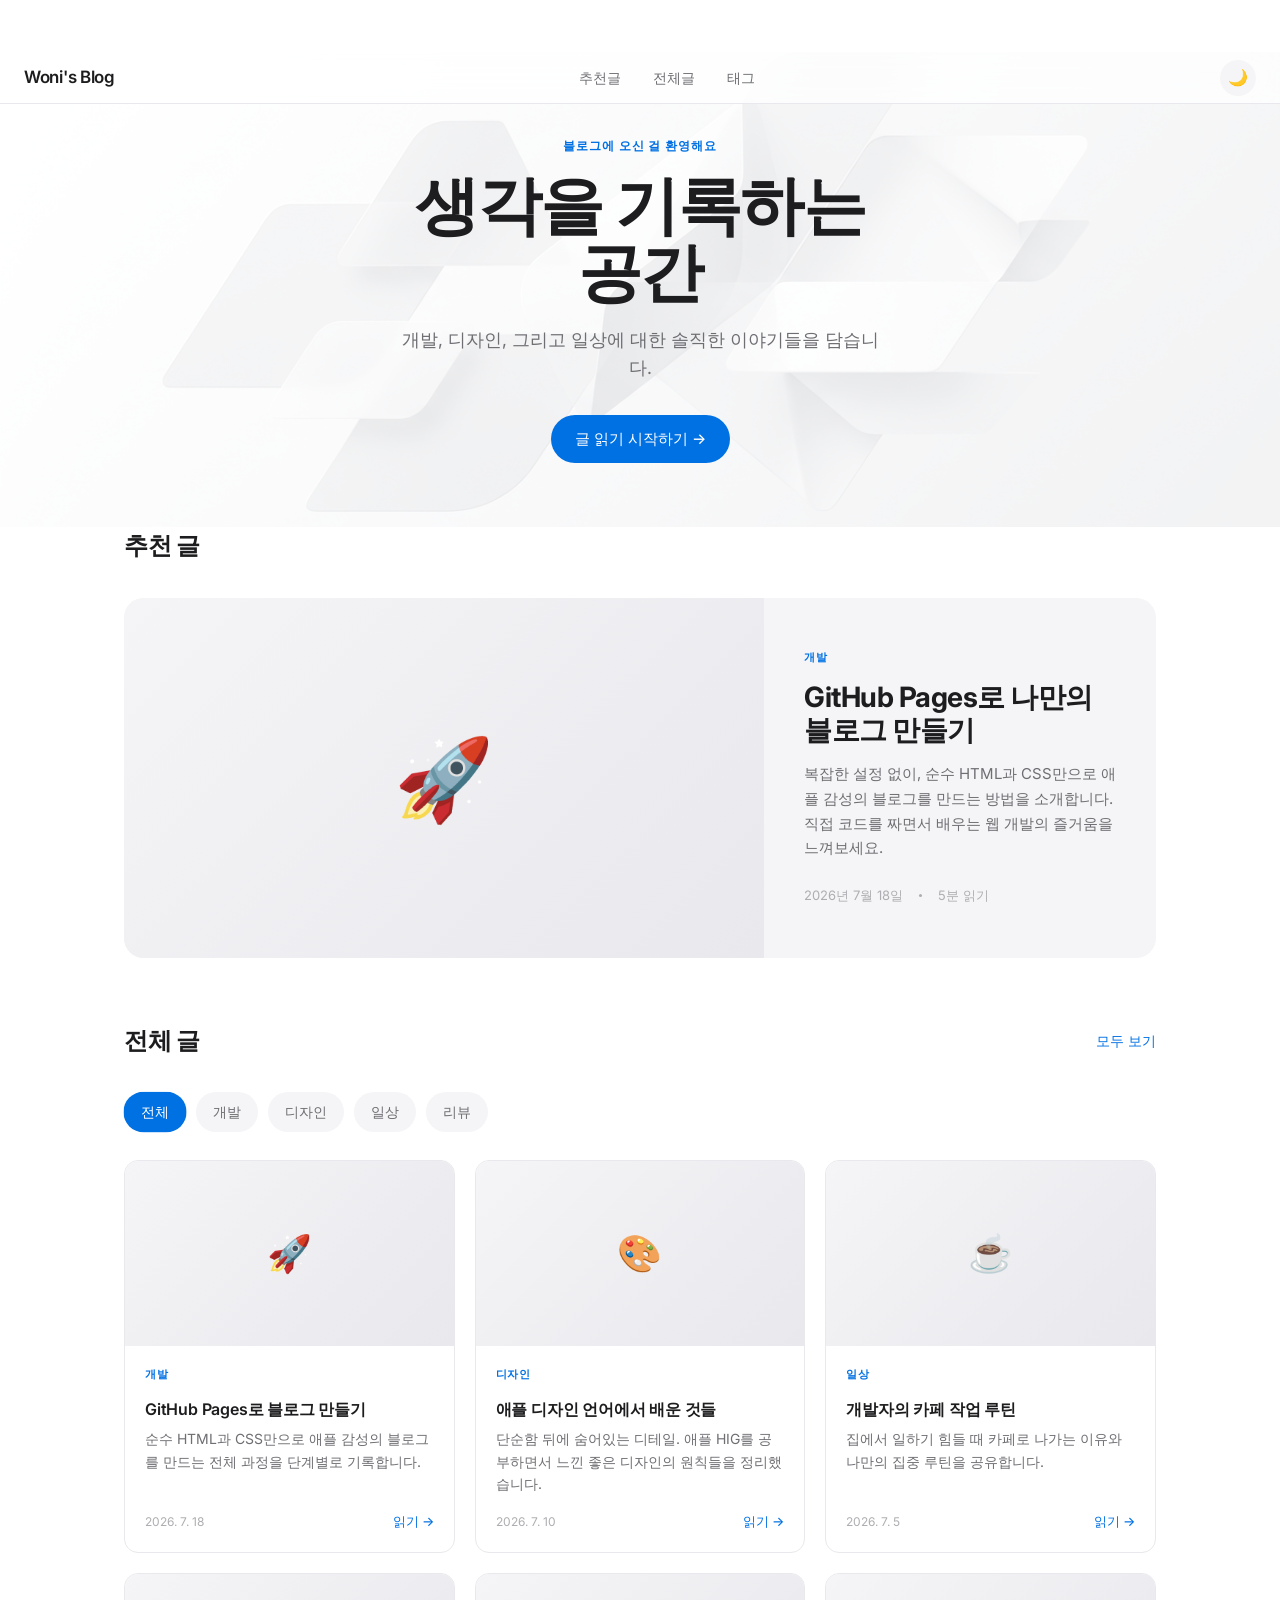
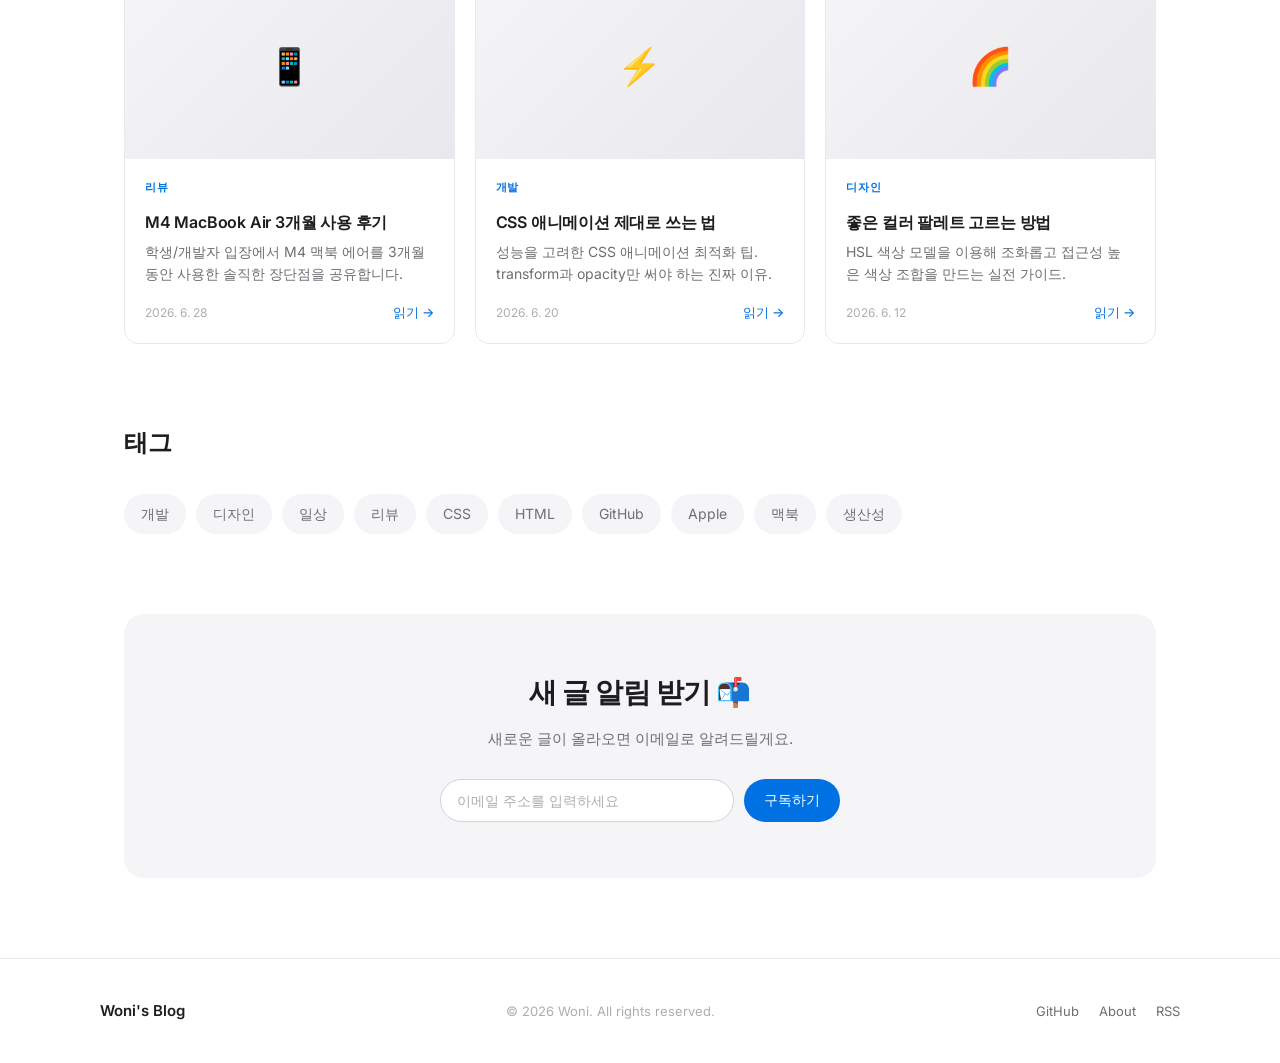
==== index.html @ 7bb36e8b "첫 블로그 배포" ====
<!DOCTYPE html>
<html lang="ko" data-theme="light">
<head>
  <meta charset="UTF-8" />
  <meta name="viewport" content="width=device-width, initial-scale=1.0" />
  <title>Woni's Blog — 생각과 기록</title>
  <meta name="description" content="개발, 디자인, 그리고 일상에 대한 생각을 기록하는 블로그입니다." />
  <meta property="og:title" content="Woni's Blog" />
  <meta property="og:description" content="개발, 디자인, 그리고 일상에 대한 생각을 기록합니다." />
  <meta property="og:type" content="website" />
  <link rel="stylesheet" href="style.css" />
  <link rel="icon" href="data:image/svg+xml,<svg xmlns='http://www.w3.org/2000/svg' viewBox='0 0 100 100'><text y='.9em' font-size='90'>✦</text></svg>" />
</head>
<body>

  <!-- Navigation -->
  <nav class="nav" id="main-nav">
    <a href="index.html" class="nav-brand">Woni's Blog</a>
    <ul class="nav-links">
      <li><a href="#featured">추천글</a></li>
      <li><a href="#posts">전체글</a></li>
      <li><a href="#tags">태그</a></li>
    </ul>
    <div class="nav-actions">
      <button class="theme-toggle" id="theme-toggle" aria-label="다크모드 전환" title="다크모드 전환">
        🌙
      </button>
    </div>
  </nav>

  <!-- Hero -->
  <section class="hero animate-in">
    <img src="hero_bg.jpg" alt="" class="hero-bg" aria-hidden="true" />
    <div class="hero-content">
      <span class="hero-label animate-in animate-in-delay-1">블로그에 오신 걸 환영해요</span>
      <h1 class="animate-in animate-in-delay-2">생각을 기록하는<br />공간</h1>
      <p class="hero-desc animate-in animate-in-delay-3">
        개발, 디자인, 그리고 일상에 대한 솔직한 이야기들을 담습니다.
      </p>
      <a href="#posts" class="hero-cta animate-in animate-in-delay-3">
        글 읽기 시작하기 →
      </a>
    </div>
  </section>

  <!-- Featured Post -->
  <section class="featured" id="featured">
    <div class="container">
      <div class="section-header">
        <h2 class="section-title">추천 글</h2>
      </div>
      <a href="post.html" class="featured-card">
        <div class="post-card-image-placeholder" style="min-height:300px; font-size:80px;">
          🚀
        </div>
        <div class="featured-body">
          <span class="post-tag">개발</span>
          <h2 class="featured-title">GitHub Pages로 나만의 블로그 만들기</h2>
          <p class="featured-excerpt">
            복잡한 설정 없이, 순수 HTML과 CSS만으로 애플 감성의 블로그를 만드는 방법을 소개합니다. 직접 코드를 짜면서 배우는 웹 개발의 즐거움을 느껴보세요.
          </p>
          <div class="post-meta">
            <span>2026년 7월 18일</span>
            <span class="post-meta-dot"></span>
            <span>5분 읽기</span>
          </div>
        </div>
      </a>
    </div>
  </section>

  <!-- Posts Grid -->
  <section class="posts-section" id="posts">
    <div class="container">
      <div class="section-header">
        <h2 class="section-title">전체 글</h2>
        <span class="section-link" id="filter-all" style="cursor:pointer">모두 보기</span>
      </div>

      <!-- Tags Filter -->
      <div class="tags-list" style="margin-bottom: 28px;" id="tag-filter">
        <span class="tag-pill active" data-tag="all">전체</span>
        <span class="tag-pill" data-tag="개발">개발</span>
        <span class="tag-pill" data-tag="디자인">디자인</span>
        <span class="tag-pill" data-tag="일상">일상</span>
        <span class="tag-pill" data-tag="리뷰">리뷰</span>
      </div>

      <div class="posts-grid" id="posts-grid">

        <!-- Post 1 -->
        <a href="post.html" class="post-card" data-tags="개발">
          <div class="post-card-image-placeholder">🚀</div>
          <div class="post-card-body">
            <span class="post-tag">개발</span>
            <h3 class="post-card-title">GitHub Pages로 블로그 만들기</h3>
            <p class="post-card-excerpt">
              순수 HTML과 CSS만으로 애플 감성의 블로그를 만드는 전체 과정을 단계별로 기록합니다.
            </p>
            <div class="post-card-footer">
              <span class="post-card-date">2026. 7. 18</span>
              <span class="read-more">읽기 →</span>
            </div>
          </div>
        </a>

        <!-- Post 2 -->
        <a href="post.html" class="post-card" data-tags="디자인">
          <div class="post-card-image-placeholder">🎨</div>
          <div class="post-card-body">
            <span class="post-tag">디자인</span>
            <h3 class="post-card-title">애플 디자인 언어에서 배운 것들</h3>
            <p class="post-card-excerpt">
              단순함 뒤에 숨어있는 디테일. 애플 HIG를 공부하면서 느낀 좋은 디자인의 원칙들을 정리했습니다.
            </p>
            <div class="post-card-footer">
              <span class="post-card-date">2026. 7. 10</span>
              <span class="read-more">읽기 →</span>
            </div>
          </div>
        </a>

        <!-- Post 3 -->
        <a href="post.html" class="post-card" data-tags="일상">
          <div class="post-card-image-placeholder">☕</div>
          <div class="post-card-body">
            <span class="post-tag">일상</span>
            <h3 class="post-card-title">개발자의 카페 작업 루틴</h3>
            <p class="post-card-excerpt">
              집에서 일하기 힘들 때 카페로 나가는 이유와 나만의 집중 루틴을 공유합니다.
            </p>
            <div class="post-card-footer">
              <span class="post-card-date">2026. 7. 5</span>
              <span class="read-more">읽기 →</span>
            </div>
          </div>
        </a>

        <!-- Post 4 -->
        <a href="post.html" class="post-card" data-tags="리뷰">
          <div class="post-card-image-placeholder">📱</div>
          <div class="post-card-body">
            <span class="post-tag">리뷰</span>
            <h3 class="post-card-title">M4 MacBook Air 3개월 사용 후기</h3>
            <p class="post-card-excerpt">
              학생/개발자 입장에서 M4 맥북 에어를 3개월 동안 사용한 솔직한 장단점을 공유합니다.
            </p>
            <div class="post-card-footer">
              <span class="post-card-date">2026. 6. 28</span>
              <span class="read-more">읽기 →</span>
            </div>
          </div>
        </a>

        <!-- Post 5 -->
        <a href="post.html" class="post-card" data-tags="개발">
          <div class="post-card-image-placeholder">⚡</div>
          <div class="post-card-body">
            <span class="post-tag">개발</span>
            <h3 class="post-card-title">CSS 애니메이션 제대로 쓰는 법</h3>
            <p class="post-card-excerpt">
              성능을 고려한 CSS 애니메이션 최적화 팁. transform과 opacity만 써야 하는 진짜 이유.
            </p>
            <div class="post-card-footer">
              <span class="post-card-date">2026. 6. 20</span>
              <span class="read-more">읽기 →</span>
            </div>
          </div>
        </a>

        <!-- Post 6 -->
        <a href="post.html" class="post-card" data-tags="디자인">
          <div class="post-card-image-placeholder">🌈</div>
          <div class="post-card-body">
            <span class="post-tag">디자인</span>
            <h3 class="post-card-title">좋은 컬러 팔레트 고르는 방법</h3>
            <p class="post-card-excerpt">
              HSL 색상 모델을 이용해 조화롭고 접근성 높은 색상 조합을 만드는 실전 가이드.
            </p>
            <div class="post-card-footer">
              <span class="post-card-date">2026. 6. 12</span>
              <span class="read-more">읽기 →</span>
            </div>
          </div>
        </a>

      </div>
    </div>
  </section>

  <!-- Tags Cloud -->
  <section class="tags-section" id="tags">
    <div class="container">
      <div class="section-header">
        <h2 class="section-title">태그</h2>
      </div>
      <div class="tags-list">
        <span class="tag-pill">개발</span>
        <span class="tag-pill">디자인</span>
        <span class="tag-pill">일상</span>
        <span class="tag-pill">리뷰</span>
        <span class="tag-pill">CSS</span>
        <span class="tag-pill">HTML</span>
        <span class="tag-pill">GitHub</span>
        <span class="tag-pill">Apple</span>
        <span class="tag-pill">맥북</span>
        <span class="tag-pill">생산성</span>
      </div>
    </div>
  </section>

  <!-- Newsletter -->
  <div class="container">
    <div class="newsletter">
      <h2>새 글 알림 받기 📬</h2>
      <p>새로운 글이 올라오면 이메일로 알려드릴게요.</p>
      <form class="newsletter-form" onsubmit="handleSubscribe(event)">
        <input
          type="email"
          id="email-input"
          class="newsletter-input"
          placeholder="이메일 주소를 입력하세요"
          required
        />
        <button type="submit" class="btn-primary">구독하기</button>
      </form>
    </div>
  </div>

  <!-- Footer -->
  <footer class="footer">
    <div class="footer-inner">
      <span class="footer-brand">Woni's Blog</span>
      <span class="footer-text">© 2026 Woni. All rights reserved.</span>
      <div class="footer-links">
        <a href="https://github.com/" target="_blank">GitHub</a>
        <a href="#">About</a>
        <a href="#">RSS</a>
      </div>
    </div>
  </footer>

  <script src="main.js"></script>
</body>
</html>
---- style.css ----
/* ===========================
   Apple-Style Blog — style.css
   =========================== */

@import url('https://fonts.googleapis.com/css2?family=Inter:wght@300;400;500;600;700&display=swap');

/* ── Reset & Base ── */
*, *::before, *::after {
  box-sizing: border-box;
  margin: 0;
  padding: 0;
}

:root {
  --bg: #ffffff;
  --bg-secondary: #f5f5f7;
  --bg-card: #ffffff;
  --text-primary: #1d1d1f;
  --text-secondary: #6e6e73;
  --text-tertiary: #aeaeb2;
  --accent: #0071e3;
  --accent-hover: #0077ed;
  --border: #d2d2d7;
  --border-light: #e8e8ed;
  --shadow-sm: 0 1px 3px rgba(0,0,0,0.06), 0 1px 2px rgba(0,0,0,0.04);
  --shadow-md: 0 4px 16px rgba(0,0,0,0.08), 0 2px 6px rgba(0,0,0,0.04);
  --shadow-lg: 0 12px 40px rgba(0,0,0,0.10), 0 4px 12px rgba(0,0,0,0.05);
  --radius-sm: 8px;
  --radius-md: 14px;
  --radius-lg: 20px;
  --nav-height: 52px;
  --transition: all 0.3s cubic-bezier(0.4, 0, 0.2, 1);
}

[data-theme="dark"] {
  --bg: #000000;
  --bg-secondary: #1c1c1e;
  --bg-card: #1c1c1e;
  --text-primary: #f5f5f7;
  --text-secondary: #a1a1a6;
  --text-tertiary: #636366;
  --accent: #2997ff;
  --accent-hover: #409cff;
  --border: #38383a;
  --border-light: #2c2c2e;
  --shadow-sm: 0 1px 3px rgba(0,0,0,0.3);
  --shadow-md: 0 4px 16px rgba(0,0,0,0.4);
  --shadow-lg: 0 12px 40px rgba(0,0,0,0.5);
}

html {
  scroll-behavior: smooth;
}

body {
  font-family: 'Inter', -apple-system, BlinkMacSystemFont, 'SF Pro Text', sans-serif;
  background-color: var(--bg);
  color: var(--text-primary);
  line-height: 1.6;
  -webkit-font-smoothing: antialiased;
  -moz-osx-font-smoothing: grayscale;
  transition: background-color 0.3s ease, color 0.3s ease;
}

/* ── Navigation ── */
.nav {
  position: fixed;
  top: 0;
  left: 0;
  right: 0;
  z-index: 1000;
  height: var(--nav-height);
  display: flex;
  align-items: center;
  justify-content: space-between;
  padding: 0 24px;
  backdrop-filter: saturate(180%) blur(20px);
  -webkit-backdrop-filter: saturate(180%) blur(20px);
  background: rgba(255, 255, 255, 0.72);
  border-bottom: 0.5px solid var(--border-light);
  transition: var(--transition);
}

[data-theme="dark"] .nav {
  background: rgba(0, 0, 0, 0.72);
}

.nav-brand {
  font-size: 17px;
  font-weight: 600;
  color: var(--text-primary);
  text-decoration: none;
  letter-spacing: -0.3px;
  transition: var(--transition);
}

.nav-links {
  display: flex;
  align-items: center;
  gap: 8px;
  list-style: none;
}

.nav-links a {
  font-size: 14px;
  font-weight: 400;
  color: var(--text-secondary);
  text-decoration: none;
  padding: 6px 12px;
  border-radius: 20px;
  transition: var(--transition);
}

.nav-links a:hover {
  color: var(--text-primary);
  background: var(--bg-secondary);
}

.nav-actions {
  display: flex;
  align-items: center;
  gap: 12px;
}

.theme-toggle {
  width: 36px;
  height: 36px;
  border: none;
  border-radius: 50%;
  background: var(--bg-secondary);
  color: var(--text-secondary);
  cursor: pointer;
  display: flex;
  align-items: center;
  justify-content: center;
  font-size: 16px;
  transition: var(--transition);
}

.theme-toggle:hover {
  background: var(--border);
  color: var(--text-primary);
  transform: scale(1.05);
}

/* ── Hero ── */
.hero {
  margin-top: var(--nav-height);
  padding: 80px 24px 64px;
  text-align: center;
  position: relative;
  overflow: hidden;
}

.hero-bg {
  position: absolute;
  inset: 0;
  width: 100%;
  height: 100%;
  object-fit: cover;
  opacity: 0.25;
  z-index: 0;
}

[data-theme="dark"] .hero-bg {
  opacity: 0.08;
}

.hero-content {
  position: relative;
  z-index: 1;
  max-width: 680px;
  margin: 0 auto;
}

.hero-label {
  display: inline-block;
  font-size: 12px;
  font-weight: 600;
  letter-spacing: 0.08em;
  text-transform: uppercase;
  color: var(--accent);
  margin-bottom: 16px;
}

.hero h1 {
  font-size: clamp(36px, 6vw, 64px);
  font-weight: 700;
  letter-spacing: -1.5px;
  line-height: 1.05;
  color: var(--text-primary);
  margin-bottom: 20px;
}

.hero-desc {
  font-size: 18px;
  color: var(--text-secondary);
  font-weight: 400;
  line-height: 1.6;
  max-width: 480px;
  margin: 0 auto 32px;
}

.hero-cta {
  display: inline-flex;
  align-items: center;
  gap: 8px;
  padding: 12px 24px;
  background: var(--accent);
  color: #fff;
  border-radius: 24px;
  font-size: 15px;
  font-weight: 500;
  text-decoration: none;
  transition: var(--transition);
}

.hero-cta:hover {
  background: var(--accent-hover);
  transform: translateY(-1px);
  box-shadow: 0 6px 20px rgba(0, 113, 227, 0.3);
}

/* ── Layout ── */
.container {
  max-width: 1080px;
  margin: 0 auto;
  padding: 0 24px;
}

.section-header {
  display: flex;
  align-items: center;
  justify-content: space-between;
  margin-bottom: 32px;
}

.section-title {
  font-size: 24px;
  font-weight: 700;
  letter-spacing: -0.5px;
  color: var(--text-primary);
}

.section-link {
  font-size: 14px;
  color: var(--accent);
  text-decoration: none;
  font-weight: 500;
  transition: var(--transition);
}

.section-link:hover {
  opacity: 0.7;
}

/* ── Featured Post ── */
.featured {
  padding: 0 0 64px;
}

.featured-card {
  background: var(--bg-secondary);
  border-radius: var(--radius-lg);
  overflow: hidden;
  display: grid;
  grid-template-columns: 1fr 1fr;
  min-height: 360px;
  transition: var(--transition);
  cursor: pointer;
  text-decoration: none;
  color: inherit;
}

.featured-card:hover {
  box-shadow: var(--shadow-lg);
  transform: translateY(-2px);
}

.featured-image {
  width: 100%;
  height: 100%;
  object-fit: cover;
  min-height: 300px;
}

.featured-body {
  padding: 48px 40px;
  display: flex;
  flex-direction: column;
  justify-content: center;
}

.post-tag {
  display: inline-block;
  font-size: 11px;
  font-weight: 600;
  letter-spacing: 0.06em;
  text-transform: uppercase;
  color: var(--accent);
  margin-bottom: 14px;
}

.featured-title {
  font-size: 28px;
  font-weight: 700;
  letter-spacing: -0.5px;
  line-height: 1.2;
  color: var(--text-primary);
  margin-bottom: 14px;
}

.featured-excerpt {
  font-size: 15px;
  color: var(--text-secondary);
  line-height: 1.65;
  margin-bottom: 24px;
}

.post-meta {
  display: flex;
  align-items: center;
  gap: 16px;
  font-size: 13px;
  color: var(--text-tertiary);
}

.post-meta-dot {
  width: 3px;
  height: 3px;
  border-radius: 50%;
  background: var(--text-tertiary);
}

/* ── Post Grid ── */
.posts-section {
  padding: 0 0 80px;
}

.posts-grid {
  display: grid;
  grid-template-columns: repeat(3, 1fr);
  gap: 20px;
}

.post-card {
  background: var(--bg-card);
  border-radius: var(--radius-md);
  overflow: hidden;
  border: 1px solid var(--border-light);
  transition: var(--transition);
  cursor: pointer;
  text-decoration: none;
  color: inherit;
  display: flex;
  flex-direction: column;
}

.post-card:hover {
  border-color: transparent;
  box-shadow: var(--shadow-md);
  transform: translateY(-3px);
}

.post-card-image {
  width: 100%;
  aspect-ratio: 16 / 9;
  object-fit: cover;
  background: var(--bg-secondary);
}

.post-card-image-placeholder {
  width: 100%;
  aspect-ratio: 16 / 9;
  background: linear-gradient(135deg, var(--bg-secondary) 0%, var(--border-light) 100%);
  display: flex;
  align-items: center;
  justify-content: center;
  font-size: 36px;
}

.post-card-body {
  padding: 20px;
  flex: 1;
  display: flex;
  flex-direction: column;
}

.post-card-title {
  font-size: 16px;
  font-weight: 600;
  letter-spacing: -0.2px;
  line-height: 1.4;
  color: var(--text-primary);
  margin-bottom: 8px;
}

.post-card-excerpt {
  font-size: 14px;
  color: var(--text-secondary);
  line-height: 1.6;
  flex: 1;
  margin-bottom: 16px;
  display: -webkit-box;
  -webkit-line-clamp: 3;
  -webkit-box-orient: vertical;
  overflow: hidden;
}

.post-card-footer {
  display: flex;
  align-items: center;
  justify-content: space-between;
}

.post-card-date {
  font-size: 12px;
  color: var(--text-tertiary);
}

.read-more {
  font-size: 13px;
  color: var(--accent);
  font-weight: 500;
  display: flex;
  align-items: center;
  gap: 4px;
  transition: var(--transition);
}

.read-more:hover {
  gap: 6px;
}

/* ── Tags ── */
.tags-section {
  padding: 0 0 80px;
}

.tags-list {
  display: flex;
  flex-wrap: wrap;
  gap: 10px;
}

.tag-pill {
  display: inline-flex;
  align-items: center;
  padding: 8px 16px;
  background: var(--bg-secondary);
  border-radius: 24px;
  font-size: 14px;
  color: var(--text-secondary);
  cursor: pointer;
  transition: var(--transition);
  border: 1px solid transparent;
}

.tag-pill:hover, .tag-pill.active {
  background: var(--accent);
  color: #fff;
  transform: scale(1.02);
}

/* ── Newsletter ── */
.newsletter {
  background: var(--bg-secondary);
  border-radius: var(--radius-lg);
  padding: 56px 48px;
  text-align: center;
  margin-bottom: 80px;
}

.newsletter h2 {
  font-size: 28px;
  font-weight: 700;
  letter-spacing: -0.5px;
  margin-bottom: 12px;
}

.newsletter p {
  font-size: 15px;
  color: var(--text-secondary);
  margin-bottom: 28px;
}

.newsletter-form {
  display: flex;
  gap: 10px;
  max-width: 400px;
  margin: 0 auto;
}

.newsletter-input {
  flex: 1;
  padding: 12px 16px;
  border: 1px solid var(--border);
  border-radius: 24px;
  background: var(--bg);
  color: var(--text-primary);
  font-size: 14px;
  font-family: inherit;
  outline: none;
  transition: var(--transition);
}

.newsletter-input:focus {
  border-color: var(--accent);
  box-shadow: 0 0 0 3px rgba(0, 113, 227, 0.15);
}

.newsletter-input::placeholder {
  color: var(--text-tertiary);
}

.btn-primary {
  padding: 12px 20px;
  background: var(--accent);
  color: #fff;
  border: none;
  border-radius: 24px;
  font-size: 14px;
  font-weight: 500;
  font-family: inherit;
  cursor: pointer;
  transition: var(--transition);
  white-space: nowrap;
}

.btn-primary:hover {
  background: var(--accent-hover);
  transform: scale(1.02);
}

/* ── Footer ── */
.footer {
  border-top: 0.5px solid var(--border-light);
  padding: 40px 24px;
}

.footer-inner {
  max-width: 1080px;
  margin: 0 auto;
  display: flex;
  align-items: center;
  justify-content: space-between;
  flex-wrap: wrap;
  gap: 16px;
}

.footer-brand {
  font-size: 15px;
  font-weight: 600;
  color: var(--text-primary);
}

.footer-text {
  font-size: 13px;
  color: var(--text-tertiary);
}

.footer-links {
  display: flex;
  gap: 20px;
}

.footer-links a {
  font-size: 13px;
  color: var(--text-secondary);
  text-decoration: none;
  transition: var(--transition);
}

.footer-links a:hover {
  color: var(--text-primary);
}

/* ── Article Page ── */
.article-hero {
  margin-top: var(--nav-height);
  padding: 64px 24px 48px;
  text-align: center;
  max-width: 720px;
  margin-left: auto;
  margin-right: auto;
}

.article-hero .post-tag {
  font-size: 12px;
}

.article-title {
  font-size: clamp(28px, 5vw, 48px);
  font-weight: 700;
  letter-spacing: -1px;
  line-height: 1.1;
  margin-bottom: 16px;
}

.article-subtitle {
  font-size: 18px;
  color: var(--text-secondary);
  line-height: 1.6;
  margin-bottom: 24px;
}

.article-meta {
  display: flex;
  align-items: center;
  justify-content: center;
  gap: 12px;
  font-size: 14px;
  color: var(--text-tertiary);
}

.article-cover {
  width: 100%;
  max-width: 800px;
  margin: 0 auto 56px;
  display: block;
  border-radius: var(--radius-lg);
  overflow: hidden;
}

.article-cover img {
  width: 100%;
  display: block;
}

.article-body {
  max-width: 660px;
  margin: 0 auto;
  padding: 0 24px 80px;
  font-size: 17px;
  line-height: 1.8;
  color: var(--text-primary);
}

.article-body h2 {
  font-size: 26px;
  font-weight: 700;
  letter-spacing: -0.4px;
  margin: 48px 0 16px;
  color: var(--text-primary);
}

.article-body h3 {
  font-size: 20px;
  font-weight: 600;
  margin: 32px 0 12px;
}

.article-body p {
  margin-bottom: 24px;
  color: var(--text-secondary);
}

.article-body strong {
  color: var(--text-primary);
  font-weight: 600;
}

.article-body code {
  font-family: 'SF Mono', 'Fira Code', monospace;
  font-size: 0.85em;
  background: var(--bg-secondary);
  padding: 2px 7px;
  border-radius: 5px;
  color: var(--accent);
}

.article-body pre {
  background: var(--bg-secondary);
  border-radius: var(--radius-sm);
  padding: 20px 24px;
  overflow-x: auto;
  margin-bottom: 24px;
  border: 1px solid var(--border-light);
}

.article-body pre code {
  background: none;
  padding: 0;
  color: var(--text-primary);
  font-size: 14px;
}

.article-body blockquote {
  border-left: 3px solid var(--accent);
  padding: 4px 0 4px 20px;
  margin: 24px 0;
  color: var(--text-secondary);
  font-style: italic;
}

.article-body a {
  color: var(--accent);
  text-decoration: none;
}

.article-body a:hover {
  text-decoration: underline;
}

.article-divider {
  border: none;
  border-top: 1px solid var(--border-light);
  margin: 40px 0;
}

/* ── Back button ── */
.back-btn {
  display: inline-flex;
  align-items: center;
  gap: 8px;
  font-size: 14px;
  color: var(--text-secondary);
  text-decoration: none;
  padding: 8px 14px;
  border-radius: 24px;
  background: var(--bg-secondary);
  transition: var(--transition);
  margin: 16px 24px;
  margin-top: calc(var(--nav-height) + 16px);
  display: inline-flex;
}

.back-btn:hover {
  background: var(--border);
  color: var(--text-primary);
}

/* ── Animations ── */
@keyframes fadeInUp {
  from {
    opacity: 0;
    transform: translateY(20px);
  }
  to {
    opacity: 1;
    transform: translateY(0);
  }
}

.animate-in {
  animation: fadeInUp 0.6s cubic-bezier(0.4, 0, 0.2, 1) forwards;
}

.animate-in-delay-1 { animation-delay: 0.1s; opacity: 0; }
.animate-in-delay-2 { animation-delay: 0.2s; opacity: 0; }
.animate-in-delay-3 { animation-delay: 0.3s; opacity: 0; }

/* ── Responsive ── */
@media (max-width: 768px) {
  .nav-links { display: none; }

  .featured-card {
    grid-template-columns: 1fr;
  }

  .featured-image {
    min-height: 200px;
    max-height: 240px;
  }

  .featured-body {
    padding: 28px 24px;
  }

  .featured-title {
    font-size: 22px;
  }

  .posts-grid {
    grid-template-columns: 1fr;
  }

  .newsletter {
    padding: 36px 24px;
  }

  .newsletter-form {
    flex-direction: column;
  }

  .footer-inner {
    flex-direction: column;
    text-align: center;
  }
}

@media (min-width: 769px) and (max-width: 1024px) {
  .posts-grid {
    grid-template-columns: repeat(2, 1fr);
  }
}
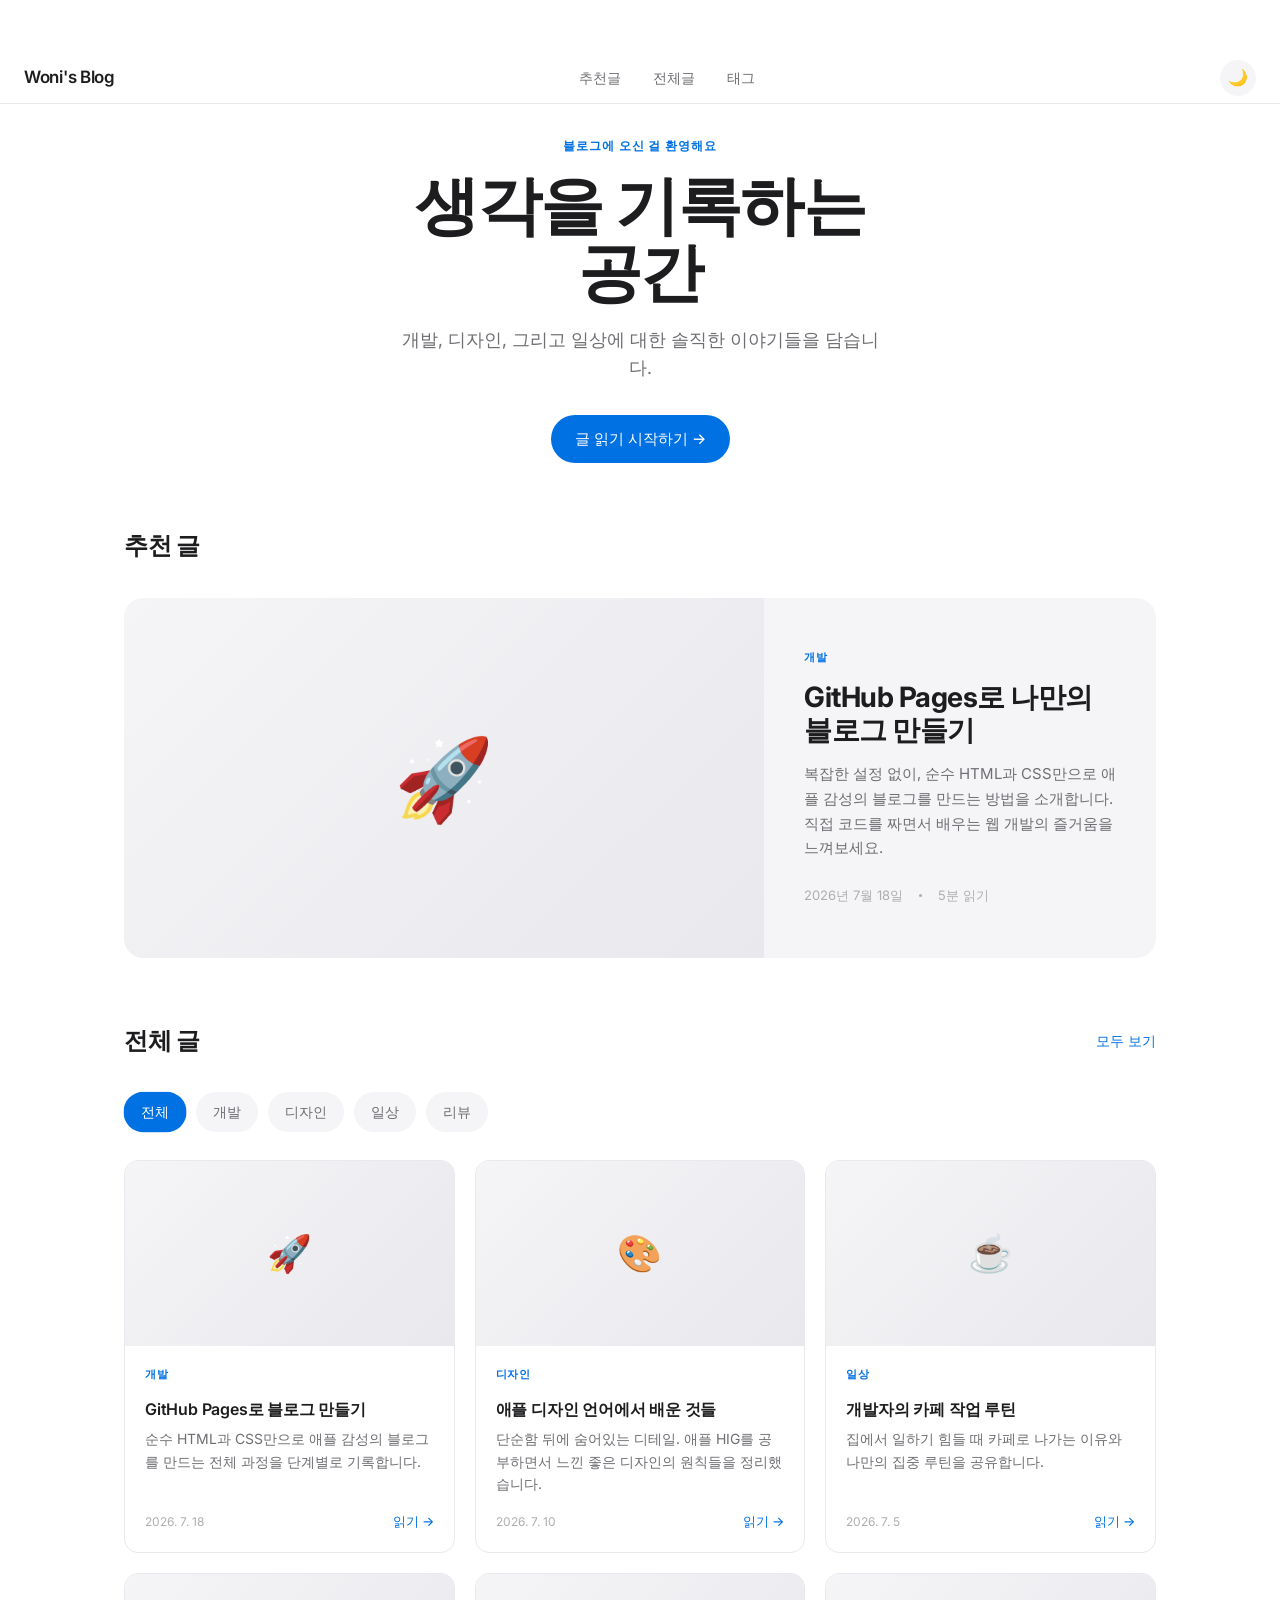
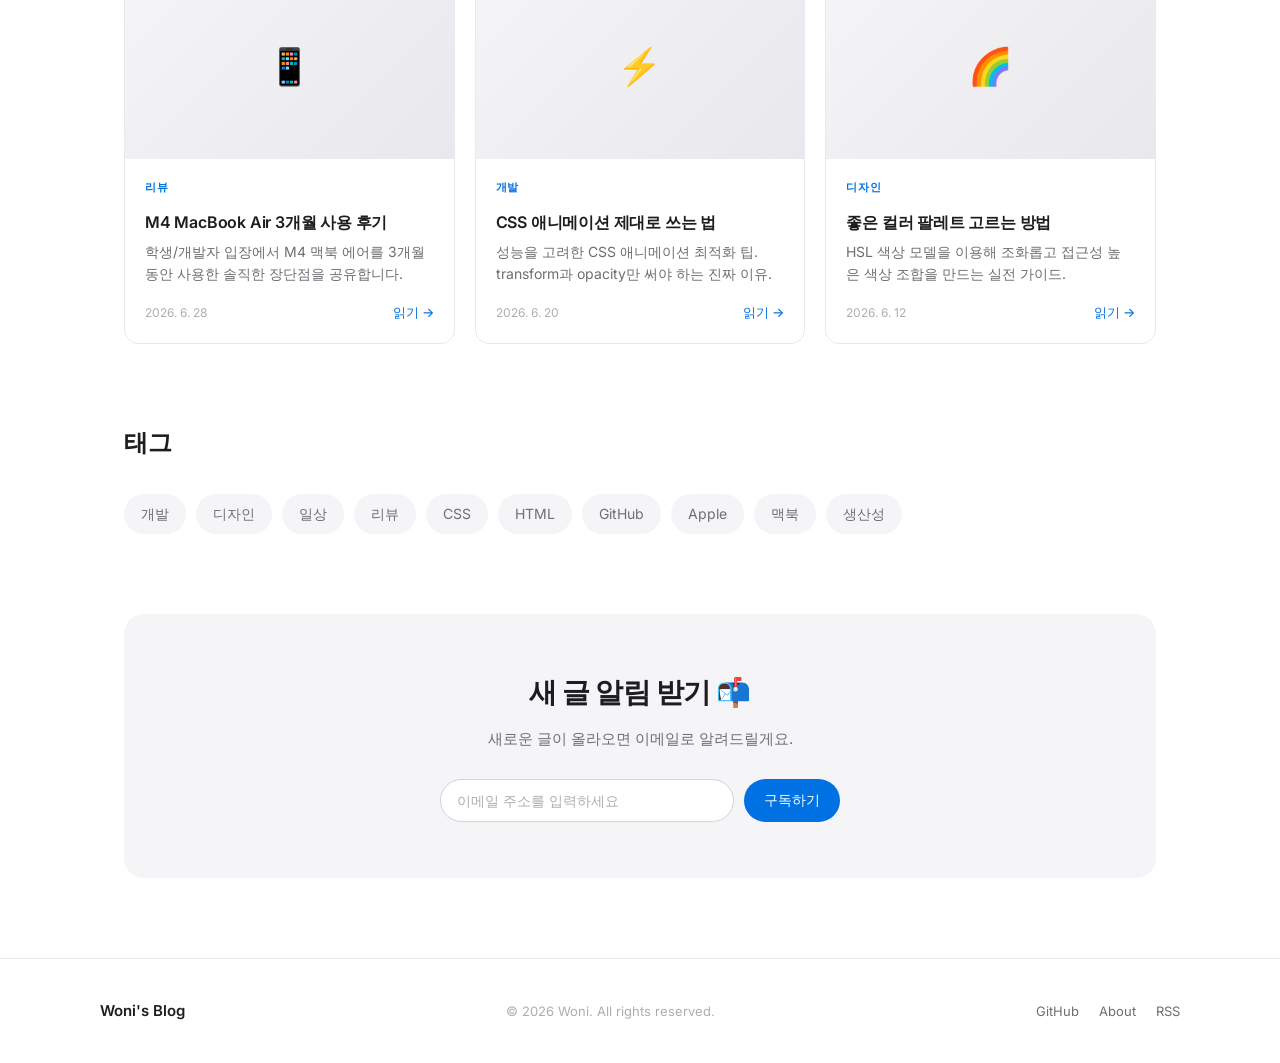
==== commit 24bd0224: "ver 1" ====
--- a/index.html
+++ b/index.html
@@ -30,7 +30,6 @@
 
   <!-- Hero -->
   <section class="hero animate-in">
-    <img src="hero_bg.jpg" alt="" class="hero-bg" aria-hidden="true" />
     <div class="hero-content">
       <span class="hero-label animate-in animate-in-delay-1">블로그에 오신 걸 환영해요</span>
       <h1 class="animate-in animate-in-delay-2">생각을 기록하는<br />공간</h1>
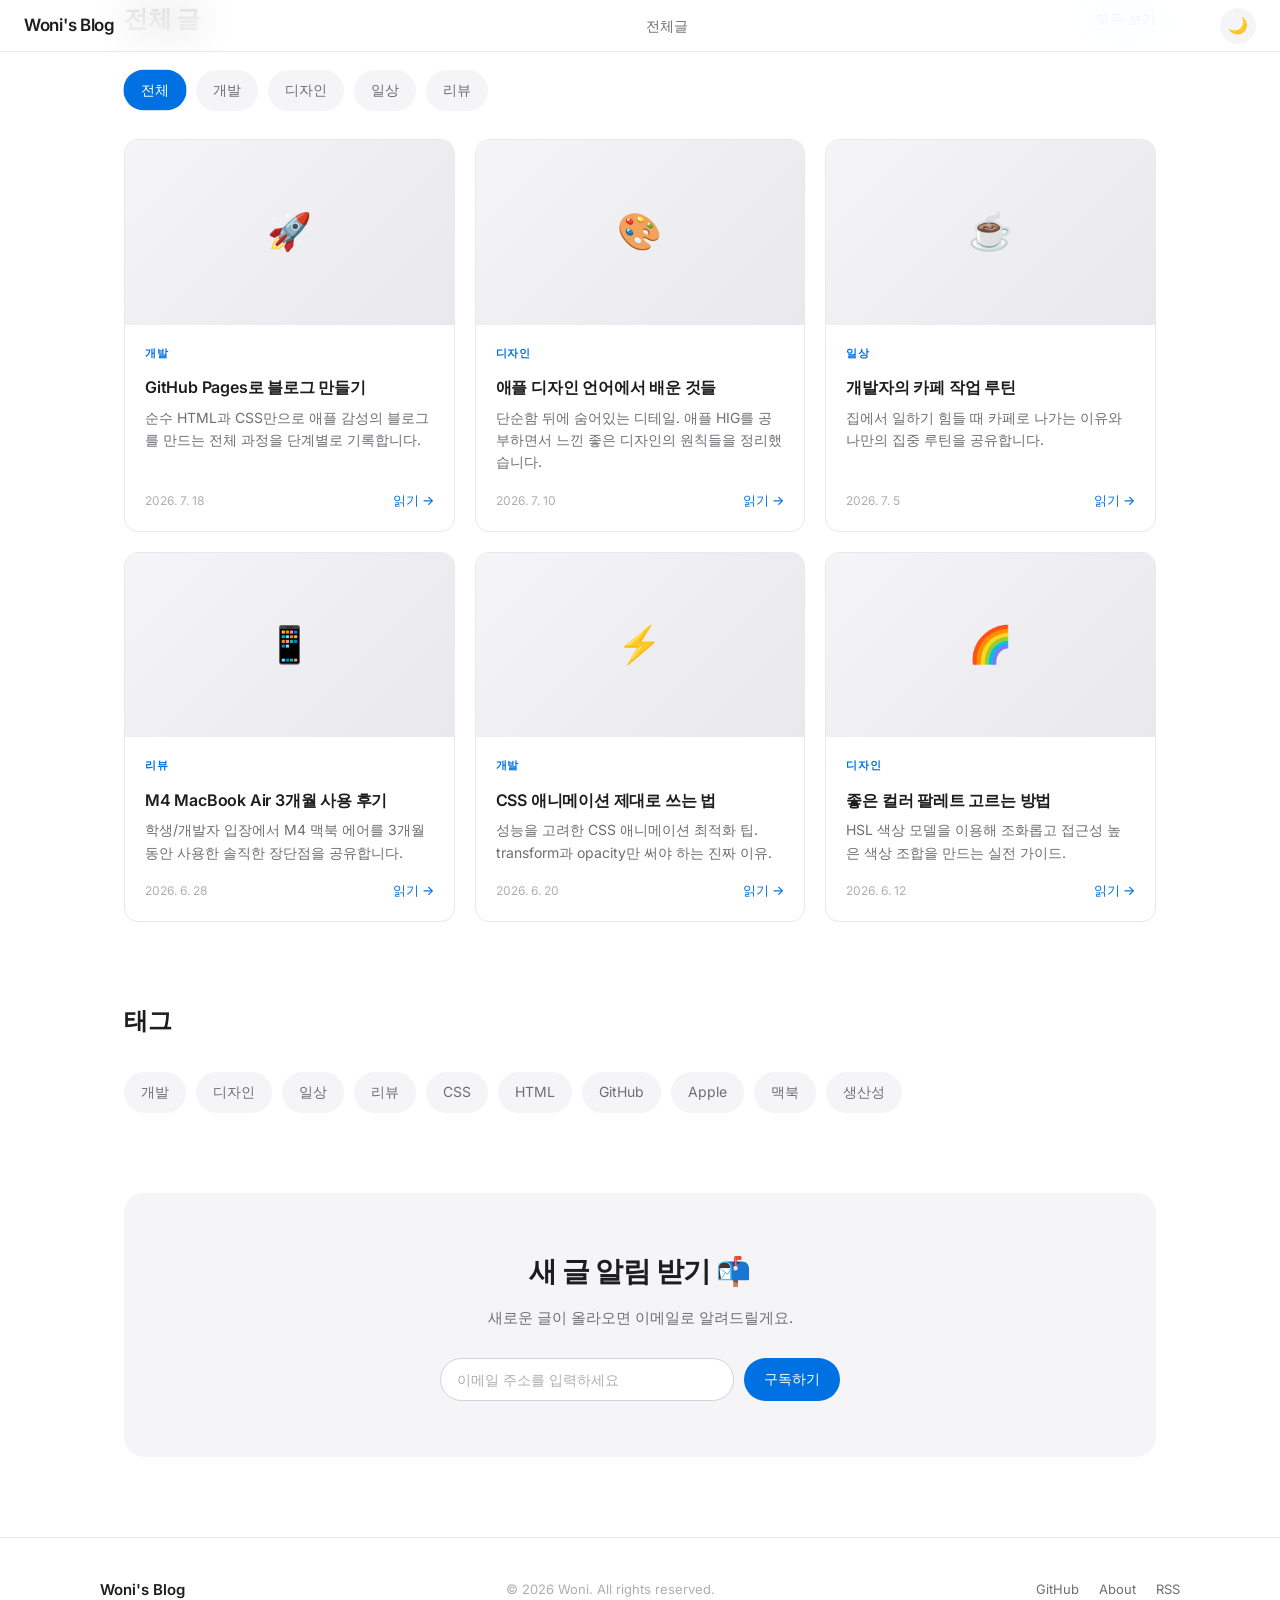
==== commit 756bcca4: "ver 1.1" ====
--- a/index.html
+++ b/index.html
@@ -17,9 +17,7 @@
   <nav class="nav" id="main-nav">
     <a href="index.html" class="nav-brand">Woni's Blog</a>
     <ul class="nav-links">
-      <li><a href="#featured">추천글</a></li>
       <li><a href="#posts">전체글</a></li>
-      <li><a href="#tags">태그</a></li>
     </ul>
     <div class="nav-actions">
       <button class="theme-toggle" id="theme-toggle" aria-label="다크모드 전환" title="다크모드 전환">
@@ -27,46 +25,6 @@
       </button>
     </div>
   </nav>
-
-  <!-- Hero -->
-  <section class="hero animate-in">
-    <div class="hero-content">
-      <span class="hero-label animate-in animate-in-delay-1">블로그에 오신 걸 환영해요</span>
-      <h1 class="animate-in animate-in-delay-2">생각을 기록하는<br />공간</h1>
-      <p class="hero-desc animate-in animate-in-delay-3">
-        개발, 디자인, 그리고 일상에 대한 솔직한 이야기들을 담습니다.
-      </p>
-      <a href="#posts" class="hero-cta animate-in animate-in-delay-3">
-        글 읽기 시작하기 →
-      </a>
-    </div>
-  </section>
-
-  <!-- Featured Post -->
-  <section class="featured" id="featured">
-    <div class="container">
-      <div class="section-header">
-        <h2 class="section-title">추천 글</h2>
-      </div>
-      <a href="post.html" class="featured-card">
-        <div class="post-card-image-placeholder" style="min-height:300px; font-size:80px;">
-          🚀
-        </div>
-        <div class="featured-body">
-          <span class="post-tag">개발</span>
-          <h2 class="featured-title">GitHub Pages로 나만의 블로그 만들기</h2>
-          <p class="featured-excerpt">
-            복잡한 설정 없이, 순수 HTML과 CSS만으로 애플 감성의 블로그를 만드는 방법을 소개합니다. 직접 코드를 짜면서 배우는 웹 개발의 즐거움을 느껴보세요.
-          </p>
-          <div class="post-meta">
-            <span>2026년 7월 18일</span>
-            <span class="post-meta-dot"></span>
-            <span>5분 읽기</span>
-          </div>
-        </div>
-      </a>
-    </div>
-  </section>
 
   <!-- Posts Grid -->
   <section class="posts-section" id="posts">
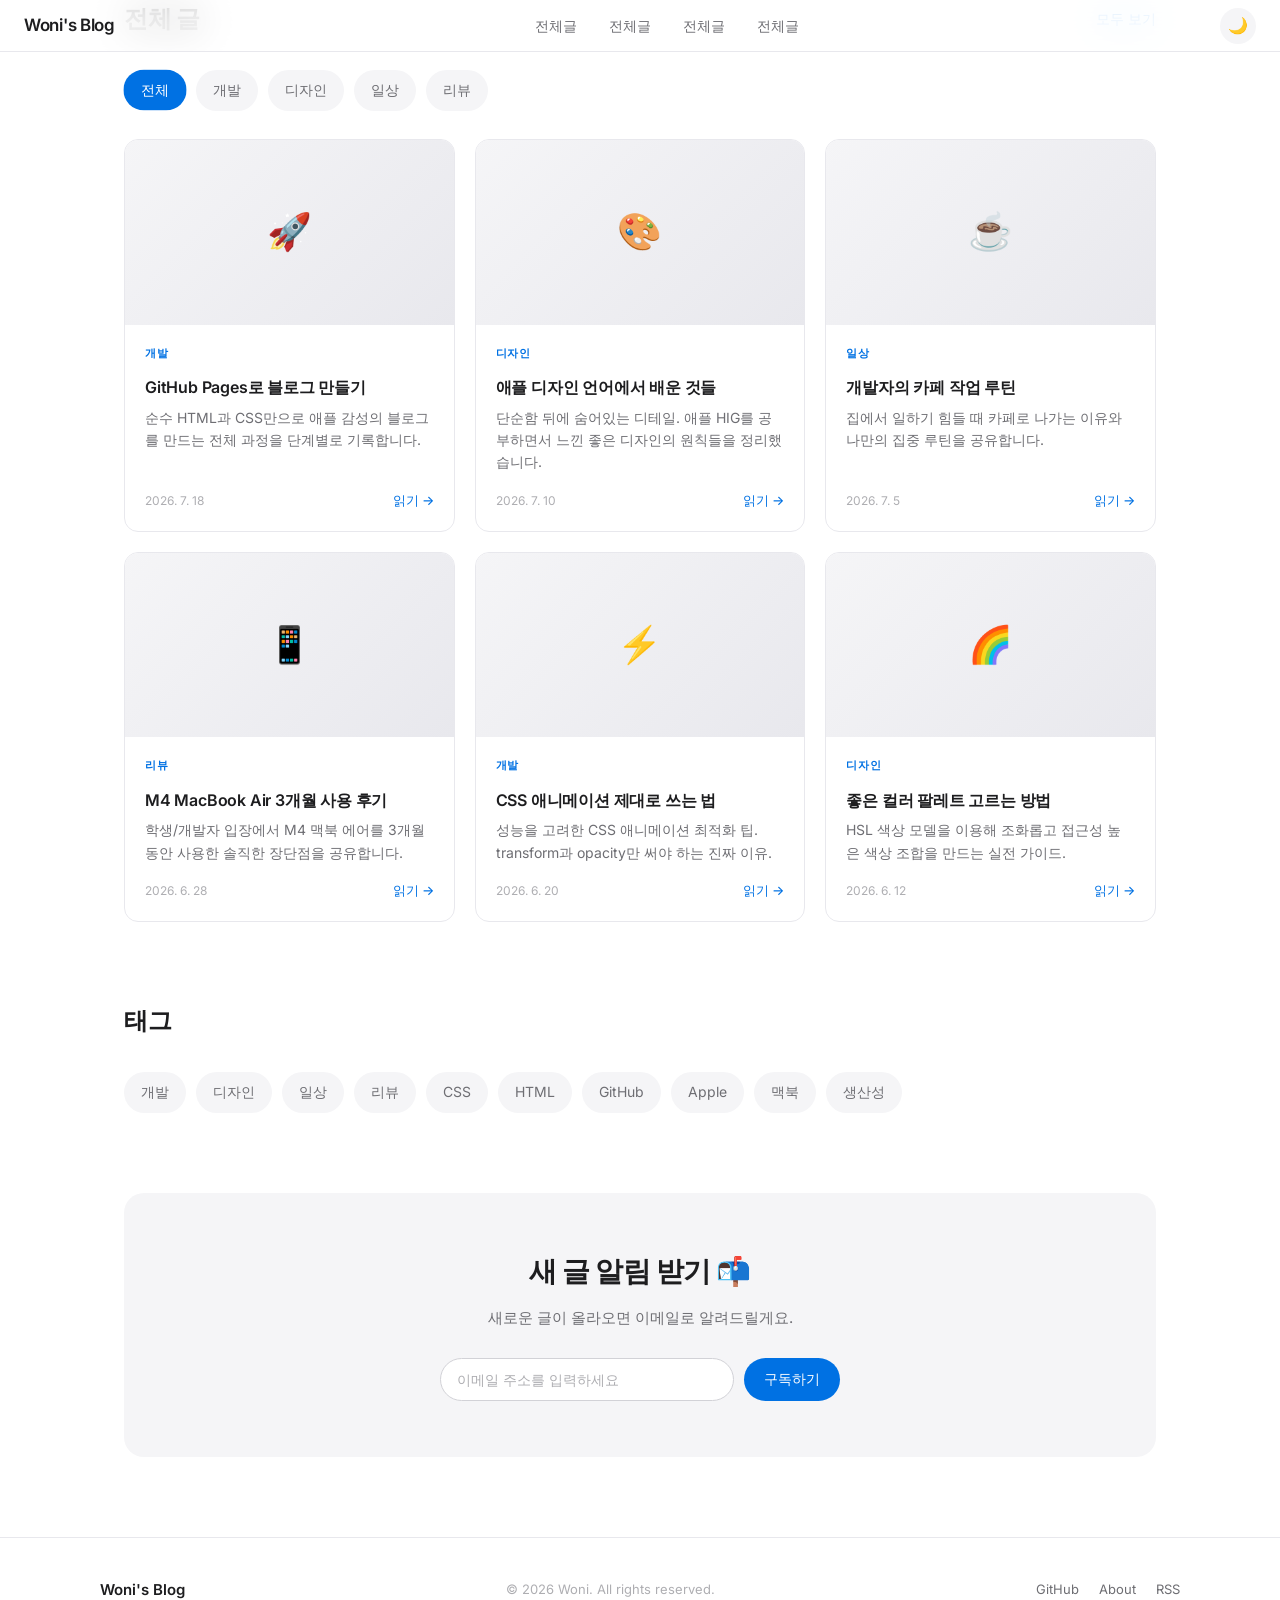
==== commit c992aa09: "ver 1.2" ====
--- a/index.html
+++ b/index.html
@@ -17,6 +17,9 @@
   <nav class="nav" id="main-nav">
     <a href="index.html" class="nav-brand">Woni's Blog</a>
     <ul class="nav-links">
+      <li><a href="#posts">전체글</a></li>
+      <li><a href="#posts">전체글</a></li>
+      <li><a href="#posts">전체글</a></li>
       <li><a href="#posts">전체글</a></li>
     </ul>
     <div class="nav-actions">
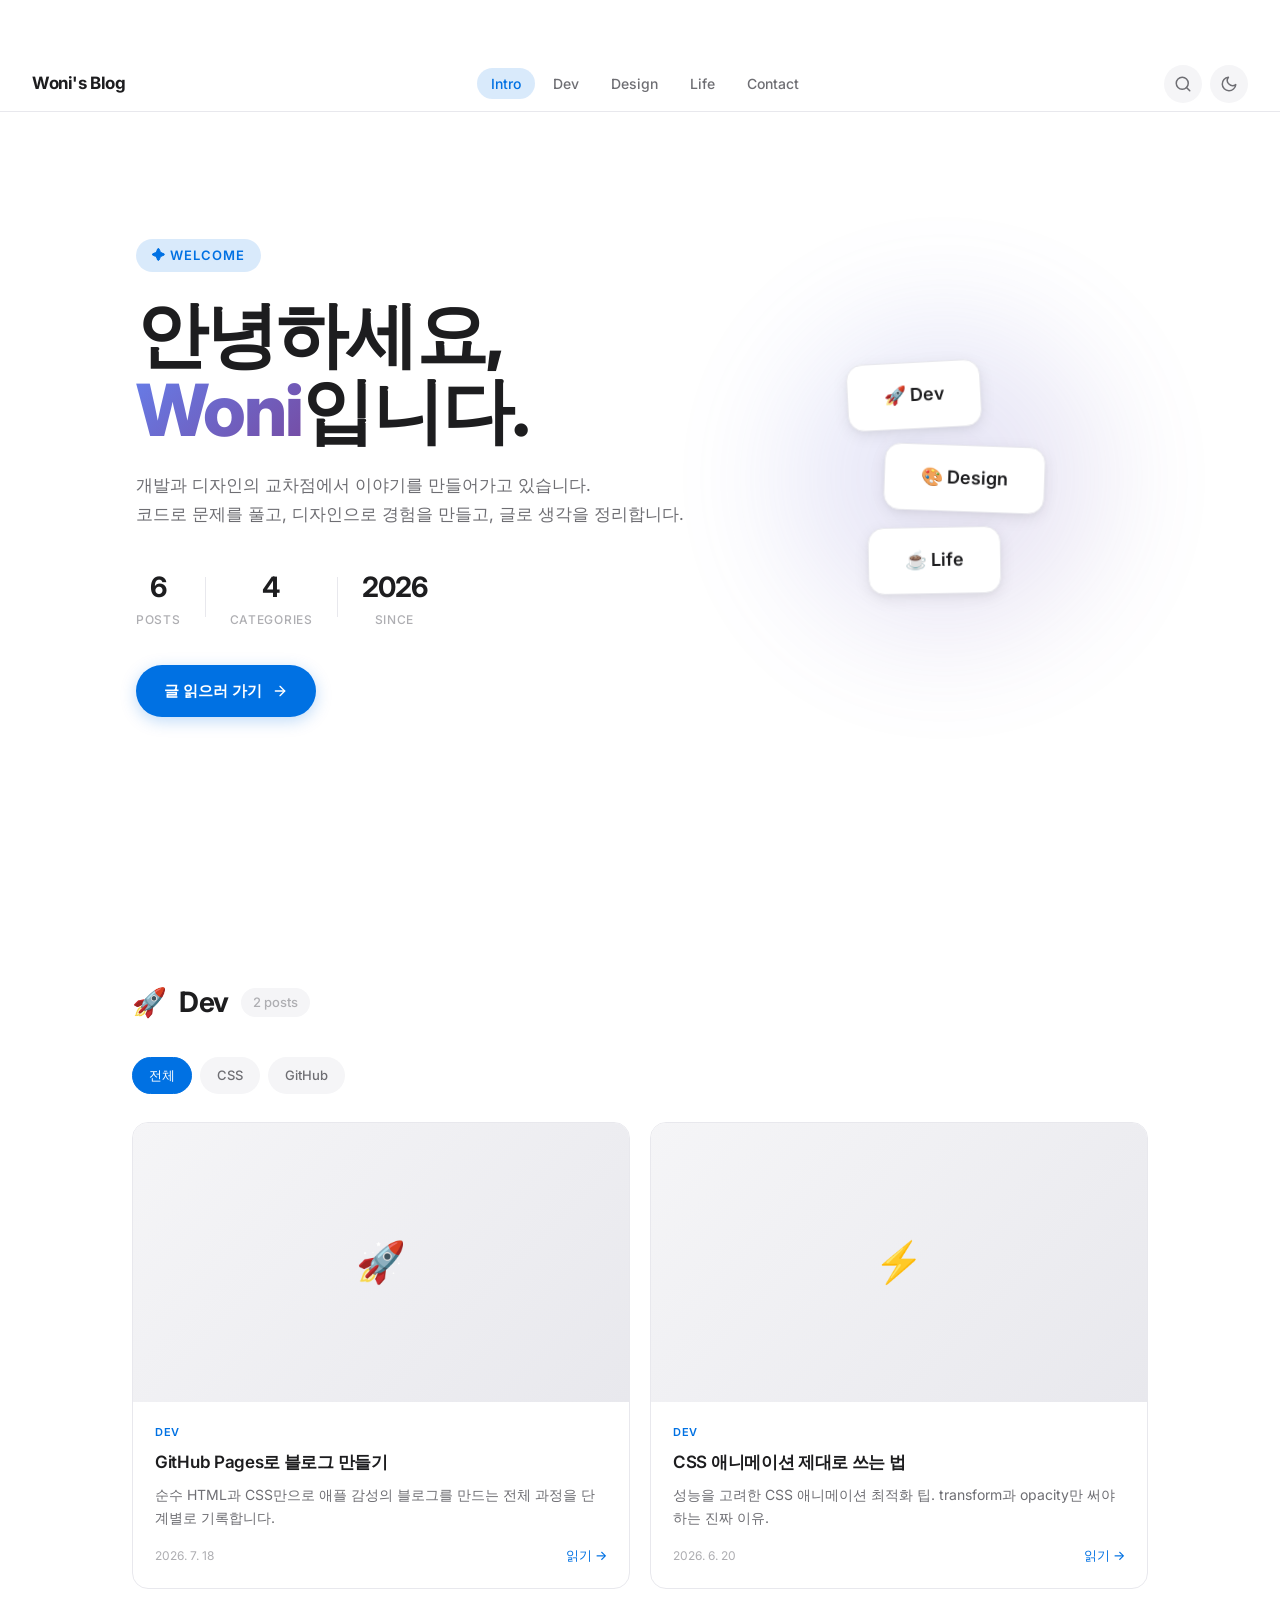
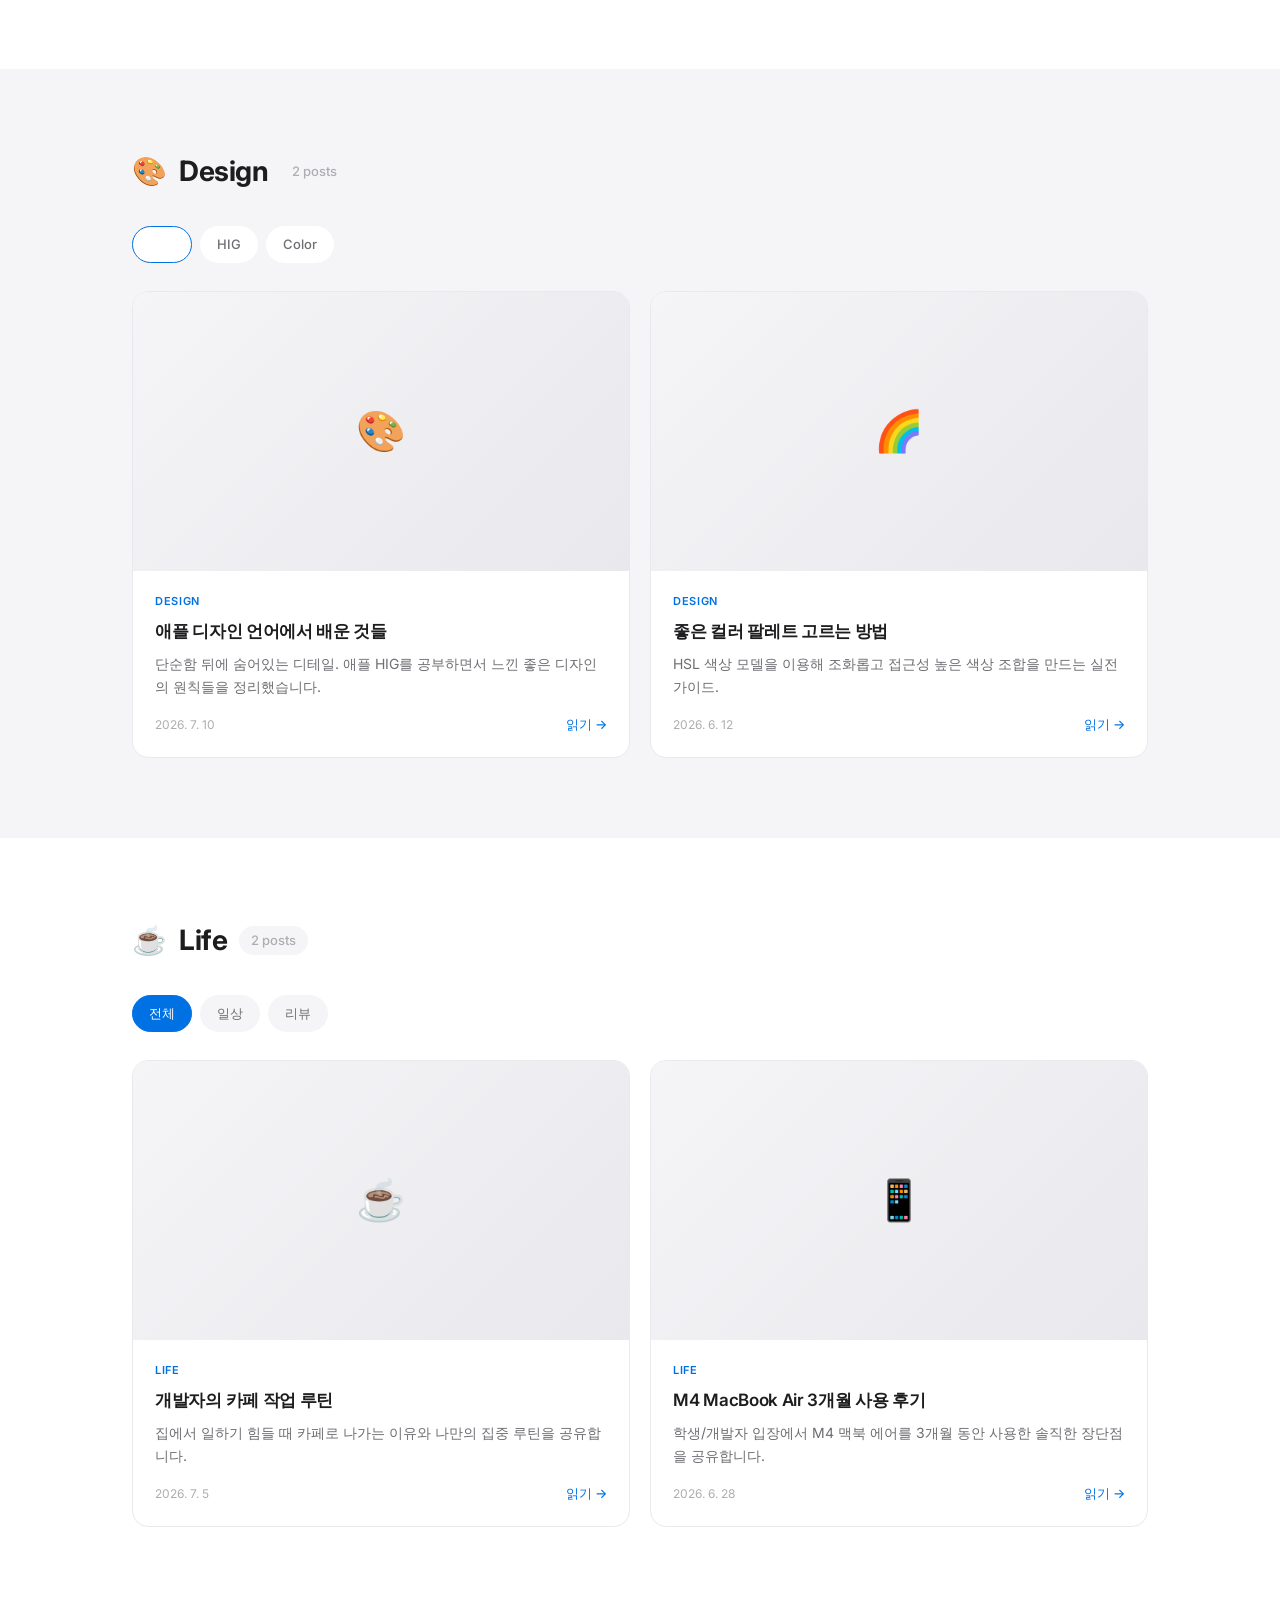
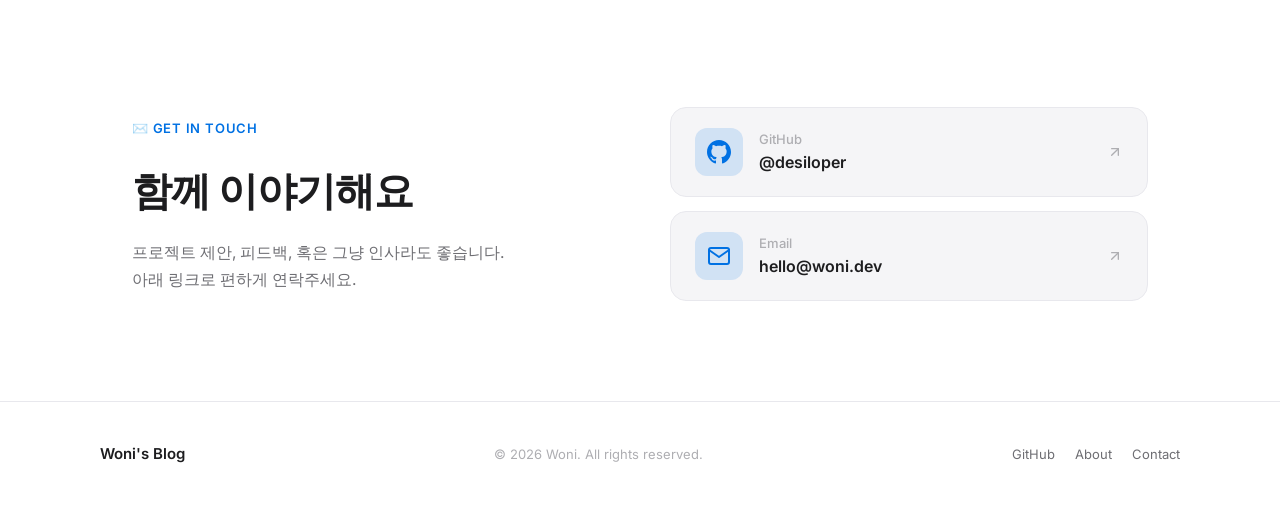
==== commit 9f9b9e83: "ver1.2" ====
--- a/index.html
+++ b/index.html
@@ -1,5 +1,5 @@
 <!DOCTYPE html>
-<html lang="ko" data-theme="light">
+<html lang="ko">
 <head>
   <meta charset="UTF-8" />
   <meta name="viewport" content="width=device-width, initial-scale=1.0" />
@@ -13,46 +13,133 @@
 </head>
 <body>
 
+  <!-- Reading Progress Bar -->
+  <div class="reading-progress" id="reading-progress"></div>
+
   <!-- Navigation -->
   <nav class="nav" id="main-nav">
     <a href="index.html" class="nav-brand">Woni's Blog</a>
-    <ul class="nav-links">
-      <li><a href="#posts">전체글</a></li>
-      <li><a href="#posts">전체글</a></li>
-      <li><a href="#posts">전체글</a></li>
-      <li><a href="#posts">전체글</a></li>
+    <ul class="nav-links" id="nav-links">
+      <li><a href="#intro" class="nav-link" data-section="intro">Intro</a></li>
+      <li><a href="#dev" class="nav-link" data-section="dev">Dev</a></li>
+      <li><a href="#design" class="nav-link" data-section="design">Design</a></li>
+      <li><a href="#life" class="nav-link" data-section="life">Life</a></li>
+      <li><a href="#contact" class="nav-link" data-section="contact">Contact</a></li>
     </ul>
     <div class="nav-actions">
-      <button class="theme-toggle" id="theme-toggle" aria-label="다크모드 전환" title="다크모드 전환">
-        🌙
+      <button class="nav-icon-btn" id="search-toggle" aria-label="검색" title="검색">
+        <svg width="18" height="18" viewBox="0 0 24 24" fill="none" stroke="currentColor" stroke-width="2" stroke-linecap="round" stroke-linejoin="round"><circle cx="11" cy="11" r="8"/><line x1="21" y1="21" x2="16.65" y2="16.65"/></svg>
       </button>
+      <button class="nav-icon-btn" id="theme-toggle" aria-label="테마 전환" title="테마 전환">
+        <svg class="icon-sun" width="18" height="18" viewBox="0 0 24 24" fill="none" stroke="currentColor" stroke-width="2" stroke-linecap="round" stroke-linejoin="round"><circle cx="12" cy="12" r="5"/><line x1="12" y1="1" x2="12" y2="3"/><line x1="12" y1="21" x2="12" y2="23"/><line x1="4.22" y1="4.22" x2="5.64" y2="5.64"/><line x1="18.36" y1="18.36" x2="19.78" y2="19.78"/><line x1="1" y1="12" x2="3" y2="12"/><line x1="21" y1="12" x2="23" y2="12"/><line x1="4.22" y1="19.78" x2="5.64" y2="18.36"/><line x1="18.36" y1="5.64" x2="19.78" y2="4.22"/></svg>
+        <svg class="icon-moon" width="18" height="18" viewBox="0 0 24 24" fill="none" stroke="currentColor" stroke-width="2" stroke-linecap="round" stroke-linejoin="round"><path d="M21 12.79A9 9 0 1 1 11.21 3 7 7 0 0 0 21 12.79z"/></svg>
+      </button>
+      <button class="hamburger" id="hamburger" aria-label="메뉴 열기">
+        <span></span><span></span><span></span>
+      </button>
     </div>
   </nav>
 
-  <!-- Posts Grid -->
-  <section class="posts-section" id="posts">
+  <!-- Mobile Menu Overlay -->
+  <div class="mobile-menu-overlay" id="mobile-menu-overlay"></div>
+  <div class="mobile-menu" id="mobile-menu">
+    <div class="mobile-menu-header">
+      <span class="nav-brand">Woni's Blog</span>
+      <button class="mobile-menu-close" id="mobile-menu-close" aria-label="메뉴 닫기">
+        <svg width="20" height="20" viewBox="0 0 24 24" fill="none" stroke="currentColor" stroke-width="2" stroke-linecap="round"><line x1="18" y1="6" x2="6" y2="18"/><line x1="6" y1="6" x2="18" y2="18"/></svg>
+      </button>
+    </div>
+    <ul class="mobile-menu-links">
+      <li><a href="#intro" class="mobile-link">Intro</a></li>
+      <li><a href="#dev" class="mobile-link">Dev</a></li>
+      <li><a href="#design" class="mobile-link">Design</a></li>
+      <li><a href="#life" class="mobile-link">Life</a></li>
+      <li><a href="#contact" class="mobile-link">Contact</a></li>
+    </ul>
+  </div>
+
+  <!-- Search Modal -->
+  <div class="search-overlay" id="search-overlay">
+    <div class="search-modal">
+      <div class="search-input-wrap">
+        <svg width="20" height="20" viewBox="0 0 24 24" fill="none" stroke="currentColor" stroke-width="2" stroke-linecap="round" stroke-linejoin="round"><circle cx="11" cy="11" r="8"/><line x1="21" y1="21" x2="16.65" y2="16.65"/></svg>
+        <input type="text" class="search-input" id="search-input" placeholder="글 제목이나 내용을 검색하세요..." autocomplete="off" />
+        <kbd class="search-kbd">ESC</kbd>
+      </div>
+      <div class="search-results" id="search-results">
+        <div class="search-empty">검색어를 입력하면 결과가 나타납니다</div>
+      </div>
+    </div>
+  </div>
+
+  <!-- ===== INTRO Section ===== -->
+  <section class="intro-section" id="intro">
+    <div class="intro-content">
+      <div class="intro-badge">✦ Welcome</div>
+      <h1 class="intro-title">
+        안녕하세요,<br/>
+        <span class="intro-highlight">Woni</span>입니다.
+      </h1>
+      <p class="intro-desc">
+        개발과 디자인의 교차점에서 이야기를 만들어가고 있습니다.<br/>
+        코드로 문제를 풀고, 디자인으로 경험을 만들고, 글로 생각을 정리합니다.
+      </p>
+      <div class="intro-stats">
+        <div class="intro-stat">
+          <span class="intro-stat-number">6</span>
+          <span class="intro-stat-label">Posts</span>
+        </div>
+        <div class="intro-stat-divider"></div>
+        <div class="intro-stat">
+          <span class="intro-stat-number">4</span>
+          <span class="intro-stat-label">Categories</span>
+        </div>
+        <div class="intro-stat-divider"></div>
+        <div class="intro-stat">
+          <span class="intro-stat-number">2026</span>
+          <span class="intro-stat-label">Since</span>
+        </div>
+      </div>
+      <a href="#dev" class="intro-cta">
+        글 읽으러 가기
+        <svg width="16" height="16" viewBox="0 0 24 24" fill="none" stroke="currentColor" stroke-width="2" stroke-linecap="round" stroke-linejoin="round"><line x1="5" y1="12" x2="19" y2="12"/><polyline points="12 5 19 12 12 19"/></svg>
+      </a>
+    </div>
+    <div class="intro-visual">
+      <div class="intro-glow"></div>
+      <div class="intro-card-stack">
+        <div class="intro-floating-card ifc-1">🚀 Dev</div>
+        <div class="intro-floating-card ifc-2">🎨 Design</div>
+        <div class="intro-floating-card ifc-3">☕ Life</div>
+      </div>
+    </div>
+  </section>
+
+  <!-- ===== DEV Section ===== -->
+  <section class="category-section" id="dev">
     <div class="container">
       <div class="section-header">
-        <h2 class="section-title">전체 글</h2>
-        <span class="section-link" id="filter-all" style="cursor:pointer">모두 보기</span>
-      </div>
-
-      <!-- Tags Filter -->
-      <div class="tags-list" style="margin-bottom: 28px;" id="tag-filter">
-        <span class="tag-pill active" data-tag="all">전체</span>
-        <span class="tag-pill" data-tag="개발">개발</span>
-        <span class="tag-pill" data-tag="디자인">디자인</span>
-        <span class="tag-pill" data-tag="일상">일상</span>
-        <span class="tag-pill" data-tag="리뷰">리뷰</span>
-      </div>
-
-      <div class="posts-grid" id="posts-grid">
-
-        <!-- Post 1 -->
-        <a href="post.html" class="post-card" data-tags="개발">
+        <div class="section-title-group">
+          <span class="section-icon">🚀</span>
+          <h2 class="section-title">Dev</h2>
+          <span class="section-count">2 posts</span>
+        </div>
+      </div>
+
+      <!-- Tags Filter for Dev -->
+      <div class="tags-list" id="tag-filter-dev">
+        <span class="tag-pill active" data-tag="all" data-category="dev">전체</span>
+        <span class="tag-pill" data-tag="CSS" data-category="dev">CSS</span>
+        <span class="tag-pill" data-tag="GitHub" data-category="dev">GitHub</span>
+      </div>
+
+      <div class="posts-grid" data-category="dev">
+        <a href="post.html" class="post-card" data-tags="GitHub" data-category="dev"
+           data-title="GitHub Pages로 블로그 만들기"
+           data-excerpt="순수 HTML과 CSS만으로 애플 감성의 블로그를 만드는 전체 과정을 단계별로 기록합니다.">
           <div class="post-card-image-placeholder">🚀</div>
           <div class="post-card-body">
-            <span class="post-tag">개발</span>
+            <span class="post-tag">Dev</span>
             <h3 class="post-card-title">GitHub Pages로 블로그 만들기</h3>
             <p class="post-card-excerpt">
               순수 HTML과 CSS만으로 애플 감성의 블로그를 만드는 전체 과정을 단계별로 기록합니다.
@@ -64,59 +151,12 @@
           </div>
         </a>
 
-        <!-- Post 2 -->
-        <a href="post.html" class="post-card" data-tags="디자인">
-          <div class="post-card-image-placeholder">🎨</div>
-          <div class="post-card-body">
-            <span class="post-tag">디자인</span>
-            <h3 class="post-card-title">애플 디자인 언어에서 배운 것들</h3>
-            <p class="post-card-excerpt">
-              단순함 뒤에 숨어있는 디테일. 애플 HIG를 공부하면서 느낀 좋은 디자인의 원칙들을 정리했습니다.
-            </p>
-            <div class="post-card-footer">
-              <span class="post-card-date">2026. 7. 10</span>
-              <span class="read-more">읽기 →</span>
-            </div>
-          </div>
-        </a>
-
-        <!-- Post 3 -->
-        <a href="post.html" class="post-card" data-tags="일상">
-          <div class="post-card-image-placeholder">☕</div>
-          <div class="post-card-body">
-            <span class="post-tag">일상</span>
-            <h3 class="post-card-title">개발자의 카페 작업 루틴</h3>
-            <p class="post-card-excerpt">
-              집에서 일하기 힘들 때 카페로 나가는 이유와 나만의 집중 루틴을 공유합니다.
-            </p>
-            <div class="post-card-footer">
-              <span class="post-card-date">2026. 7. 5</span>
-              <span class="read-more">읽기 →</span>
-            </div>
-          </div>
-        </a>
-
-        <!-- Post 4 -->
-        <a href="post.html" class="post-card" data-tags="리뷰">
-          <div class="post-card-image-placeholder">📱</div>
-          <div class="post-card-body">
-            <span class="post-tag">리뷰</span>
-            <h3 class="post-card-title">M4 MacBook Air 3개월 사용 후기</h3>
-            <p class="post-card-excerpt">
-              학생/개발자 입장에서 M4 맥북 에어를 3개월 동안 사용한 솔직한 장단점을 공유합니다.
-            </p>
-            <div class="post-card-footer">
-              <span class="post-card-date">2026. 6. 28</span>
-              <span class="read-more">읽기 →</span>
-            </div>
-          </div>
-        </a>
-
-        <!-- Post 5 -->
-        <a href="post.html" class="post-card" data-tags="개발">
+        <a href="post.html" class="post-card" data-tags="CSS" data-category="dev"
+           data-title="CSS 애니메이션 제대로 쓰는 법"
+           data-excerpt="성능을 고려한 CSS 애니메이션 최적화 팁. transform과 opacity만 써야 하는 진짜 이유.">
           <div class="post-card-image-placeholder">⚡</div>
           <div class="post-card-body">
-            <span class="post-tag">개발</span>
+            <span class="post-tag">Dev</span>
             <h3 class="post-card-title">CSS 애니메이션 제대로 쓰는 법</h3>
             <p class="post-card-excerpt">
               성능을 고려한 CSS 애니메이션 최적화 팁. transform과 opacity만 써야 하는 진짜 이유.
@@ -127,65 +167,158 @@
             </div>
           </div>
         </a>
-
-        <!-- Post 6 -->
-        <a href="post.html" class="post-card" data-tags="디자인">
-          <div class="post-card-image-placeholder">🌈</div>
-          <div class="post-card-body">
-            <span class="post-tag">디자인</span>
-            <h3 class="post-card-title">좋은 컬러 팔레트 고르는 방법</h3>
-            <p class="post-card-excerpt">
-              HSL 색상 모델을 이용해 조화롭고 접근성 높은 색상 조합을 만드는 실전 가이드.
-            </p>
-            <div class="post-card-footer">
-              <span class="post-card-date">2026. 6. 12</span>
-              <span class="read-more">읽기 →</span>
-            </div>
-          </div>
-        </a>
-
-      </div>
-    </div>
-  </section>
-
-  <!-- Tags Cloud -->
-  <section class="tags-section" id="tags">
+      </div>
+    </div>
+  </section>
+
+  <!-- ===== DESIGN Section ===== -->
+  <section class="category-section" id="design">
     <div class="container">
       <div class="section-header">
-        <h2 class="section-title">태그</h2>
-      </div>
-      <div class="tags-list">
-        <span class="tag-pill">개발</span>
-        <span class="tag-pill">디자인</span>
-        <span class="tag-pill">일상</span>
-        <span class="tag-pill">리뷰</span>
-        <span class="tag-pill">CSS</span>
-        <span class="tag-pill">HTML</span>
-        <span class="tag-pill">GitHub</span>
-        <span class="tag-pill">Apple</span>
-        <span class="tag-pill">맥북</span>
-        <span class="tag-pill">생산성</span>
-      </div>
-    </div>
-  </section>
-
-  <!-- Newsletter -->
-  <div class="container">
-    <div class="newsletter">
-      <h2>새 글 알림 받기 📬</h2>
-      <p>새로운 글이 올라오면 이메일로 알려드릴게요.</p>
-      <form class="newsletter-form" onsubmit="handleSubscribe(event)">
-        <input
-          type="email"
-          id="email-input"
-          class="newsletter-input"
-          placeholder="이메일 주소를 입력하세요"
-          required
-        />
-        <button type="submit" class="btn-primary">구독하기</button>
-      </form>
-    </div>
-  </div>
+        <div class="section-title-group">
+          <span class="section-icon">🎨</span>
+          <h2 class="section-title">Design</h2>
+          <span class="section-count">2 posts</span>
+        </div>
+      </div>
+
+      <div class="tags-list" id="tag-filter-design">
+        <span class="tag-pill active" data-tag="all" data-category="design">전체</span>
+        <span class="tag-pill" data-tag="HIG" data-category="design">HIG</span>
+        <span class="tag-pill" data-tag="Color" data-category="design">Color</span>
+      </div>
+
+      <div class="posts-grid" data-category="design">
+        <a href="post.html" class="post-card" data-tags="HIG" data-category="design"
+           data-title="애플 디자인 언어에서 배운 것들"
+           data-excerpt="단순함 뒤에 숨어있는 디테일. 애플 HIG를 공부하면서 느낀 좋은 디자인의 원칙들을 정리했습니다.">
+          <div class="post-card-image-placeholder">🎨</div>
+          <div class="post-card-body">
+            <span class="post-tag">Design</span>
+            <h3 class="post-card-title">애플 디자인 언어에서 배운 것들</h3>
+            <p class="post-card-excerpt">
+              단순함 뒤에 숨어있는 디테일. 애플 HIG를 공부하면서 느낀 좋은 디자인의 원칙들을 정리했습니다.
+            </p>
+            <div class="post-card-footer">
+              <span class="post-card-date">2026. 7. 10</span>
+              <span class="read-more">읽기 →</span>
+            </div>
+          </div>
+        </a>
+
+        <a href="post.html" class="post-card" data-tags="Color" data-category="design"
+           data-title="좋은 컬러 팔레트 고르는 방법"
+           data-excerpt="HSL 색상 모델을 이용해 조화롭고 접근성 높은 색상 조합을 만드는 실전 가이드.">
+          <div class="post-card-image-placeholder">🌈</div>
+          <div class="post-card-body">
+            <span class="post-tag">Design</span>
+            <h3 class="post-card-title">좋은 컬러 팔레트 고르는 방법</h3>
+            <p class="post-card-excerpt">
+              HSL 색상 모델을 이용해 조화롭고 접근성 높은 색상 조합을 만드는 실전 가이드.
+            </p>
+            <div class="post-card-footer">
+              <span class="post-card-date">2026. 6. 12</span>
+              <span class="read-more">읽기 →</span>
+            </div>
+          </div>
+        </a>
+      </div>
+    </div>
+  </section>
+
+  <!-- ===== LIFE Section ===== -->
+  <section class="category-section" id="life">
+    <div class="container">
+      <div class="section-header">
+        <div class="section-title-group">
+          <span class="section-icon">☕</span>
+          <h2 class="section-title">Life</h2>
+          <span class="section-count">2 posts</span>
+        </div>
+      </div>
+
+      <div class="tags-list" id="tag-filter-life">
+        <span class="tag-pill active" data-tag="all" data-category="life">전체</span>
+        <span class="tag-pill" data-tag="일상" data-category="life">일상</span>
+        <span class="tag-pill" data-tag="리뷰" data-category="life">리뷰</span>
+      </div>
+
+      <div class="posts-grid" data-category="life">
+        <a href="post.html" class="post-card" data-tags="일상" data-category="life"
+           data-title="개발자의 카페 작업 루틴"
+           data-excerpt="집에서 일하기 힘들 때 카페로 나가는 이유와 나만의 집중 루틴을 공유합니다.">
+          <div class="post-card-image-placeholder">☕</div>
+          <div class="post-card-body">
+            <span class="post-tag">Life</span>
+            <h3 class="post-card-title">개발자의 카페 작업 루틴</h3>
+            <p class="post-card-excerpt">
+              집에서 일하기 힘들 때 카페로 나가는 이유와 나만의 집중 루틴을 공유합니다.
+            </p>
+            <div class="post-card-footer">
+              <span class="post-card-date">2026. 7. 5</span>
+              <span class="read-more">읽기 →</span>
+            </div>
+          </div>
+        </a>
+
+        <a href="post.html" class="post-card" data-tags="리뷰" data-category="life"
+           data-title="M4 MacBook Air 3개월 사용 후기"
+           data-excerpt="학생/개발자 입장에서 M4 맥북 에어를 3개월 동안 사용한 솔직한 장단점을 공유합니다.">
+          <div class="post-card-image-placeholder">📱</div>
+          <div class="post-card-body">
+            <span class="post-tag">Life</span>
+            <h3 class="post-card-title">M4 MacBook Air 3개월 사용 후기</h3>
+            <p class="post-card-excerpt">
+              학생/개발자 입장에서 M4 맥북 에어를 3개월 동안 사용한 솔직한 장단점을 공유합니다.
+            </p>
+            <div class="post-card-footer">
+              <span class="post-card-date">2026. 6. 28</span>
+              <span class="read-more">읽기 →</span>
+            </div>
+          </div>
+        </a>
+      </div>
+    </div>
+  </section>
+
+  <!-- ===== CONTACT Section ===== -->
+  <section class="contact-section" id="contact">
+    <div class="container">
+      <div class="contact-inner">
+        <div class="contact-text">
+          <span class="contact-badge">✉️ Get in Touch</span>
+          <h2 class="contact-title">함께 이야기해요</h2>
+          <p class="contact-desc">
+            프로젝트 제안, 피드백, 혹은 그냥 인사라도 좋습니다.<br/>
+            아래 링크로 편하게 연락주세요.
+          </p>
+        </div>
+        <div class="contact-links">
+          <a href="https://github.com/desiloper" target="_blank" class="contact-card" id="contact-github">
+            <div class="contact-card-icon">
+              <svg width="24" height="24" viewBox="0 0 24 24" fill="currentColor"><path d="M12 0c-6.626 0-12 5.373-12 12 0 5.302 3.438 9.8 8.207 11.387.599.111.793-.261.793-.577v-2.234c-3.338.726-4.033-1.416-4.033-1.416-.546-1.387-1.333-1.756-1.333-1.756-1.089-.745.083-.729.083-.729 1.205.084 1.839 1.237 1.839 1.237 1.07 1.834 2.807 1.304 3.492.997.107-.775.418-1.305.762-1.604-2.665-.305-5.467-1.334-5.467-5.931 0-1.311.469-2.381 1.236-3.221-.124-.303-.535-1.524.117-3.176 0 0 1.008-.322 3.301 1.23.957-.266 1.983-.399 3.003-.404 1.02.005 2.047.138 3.006.404 2.291-1.552 3.297-1.23 3.297-1.23.653 1.653.242 2.874.118 3.176.77.84 1.235 1.911 1.235 3.221 0 4.609-2.807 5.624-5.479 5.921.43.372.823 1.102.823 2.222v3.293c0 .319.192.694.801.576 4.765-1.589 8.199-6.086 8.199-11.386 0-6.627-5.373-12-12-12z"/></svg>
+            </div>
+            <div class="contact-card-info">
+              <span class="contact-card-label">GitHub</span>
+              <span class="contact-card-value">@desiloper</span>
+            </div>
+            <svg class="contact-card-arrow" width="16" height="16" viewBox="0 0 24 24" fill="none" stroke="currentColor" stroke-width="2" stroke-linecap="round"><line x1="7" y1="17" x2="17" y2="7"/><polyline points="7 7 17 7 17 17"/></svg>
+          </a>
+
+          <a href="mailto:hello@woni.dev" class="contact-card" id="contact-email">
+            <div class="contact-card-icon">
+              <svg width="24" height="24" viewBox="0 0 24 24" fill="none" stroke="currentColor" stroke-width="2" stroke-linecap="round" stroke-linejoin="round"><path d="M4 4h16c1.1 0 2 .9 2 2v12c0 1.1-.9 2-2 2H4c-1.1 0-2-.9-2-2V6c0-1.1.9-2 2-2z"/><polyline points="22,6 12,13 2,6"/></svg>
+            </div>
+            <div class="contact-card-info">
+              <span class="contact-card-label">Email</span>
+              <span class="contact-card-value">hello@woni.dev</span>
+            </div>
+            <svg class="contact-card-arrow" width="16" height="16" viewBox="0 0 24 24" fill="none" stroke="currentColor" stroke-width="2" stroke-linecap="round"><line x1="7" y1="17" x2="17" y2="7"/><polyline points="7 7 17 7 17 17"/></svg>
+          </a>
+        </div>
+      </div>
+    </div>
+  </section>
 
   <!-- Footer -->
   <footer class="footer">
@@ -193,9 +326,9 @@
       <span class="footer-brand">Woni's Blog</span>
       <span class="footer-text">© 2026 Woni. All rights reserved.</span>
       <div class="footer-links">
-        <a href="https://github.com/" target="_blank">GitHub</a>
-        <a href="#">About</a>
-        <a href="#">RSS</a>
+        <a href="https://github.com/desiloper" target="_blank">GitHub</a>
+        <a href="#intro">About</a>
+        <a href="#contact">Contact</a>
       </div>
     </div>
   </footer>
--- a/style.css
+++ b/style.css
@@ -1,8 +1,10 @@
 /* ===========================
-   Apple-Style Blog — style.css
+   Woni's Blog — style.css
+   Premium Apple-inspired design
+   with system dark mode auto-detect
    =========================== */
 
-@import url('https://fonts.googleapis.com/css2?family=Inter:wght@300;400;500;600;700&display=swap');
+@import url('https://fonts.googleapis.com/css2?family=Inter:wght@300;400;500;600;700;800&display=swap');
 
 /* ── Reset & Base ── */
 *, *::before, *::after {
@@ -11,42 +13,57 @@
   padding: 0;
 }
 
+/* ── Light Theme (default) ── */
 :root {
   --bg: #ffffff;
   --bg-secondary: #f5f5f7;
   --bg-card: #ffffff;
+  --bg-glass: rgba(255, 255, 255, 0.72);
   --text-primary: #1d1d1f;
   --text-secondary: #6e6e73;
   --text-tertiary: #aeaeb2;
   --accent: #0071e3;
   --accent-hover: #0077ed;
+  --accent-glow: rgba(0, 113, 227, 0.15);
   --border: #d2d2d7;
   --border-light: #e8e8ed;
   --shadow-sm: 0 1px 3px rgba(0,0,0,0.06), 0 1px 2px rgba(0,0,0,0.04);
   --shadow-md: 0 4px 16px rgba(0,0,0,0.08), 0 2px 6px rgba(0,0,0,0.04);
   --shadow-lg: 0 12px 40px rgba(0,0,0,0.10), 0 4px 12px rgba(0,0,0,0.05);
-  --radius-sm: 8px;
-  --radius-md: 14px;
-  --radius-lg: 20px;
-  --nav-height: 52px;
+  --radius-sm: 10px;
+  --radius-md: 16px;
+  --radius-lg: 24px;
+  --nav-height: 56px;
   --transition: all 0.3s cubic-bezier(0.4, 0, 0.2, 1);
-}
-
+  --gradient-intro: linear-gradient(135deg, #667eea 0%, #764ba2 100%);
+  color-scheme: light dark;
+}
+
+/* ── Dark Theme ── */
 [data-theme="dark"] {
   --bg: #000000;
   --bg-secondary: #1c1c1e;
   --bg-card: #1c1c1e;
+  --bg-glass: rgba(0, 0, 0, 0.72);
   --text-primary: #f5f5f7;
   --text-secondary: #a1a1a6;
   --text-tertiary: #636366;
   --accent: #2997ff;
   --accent-hover: #409cff;
+  --accent-glow: rgba(41, 151, 255, 0.15);
   --border: #38383a;
   --border-light: #2c2c2e;
   --shadow-sm: 0 1px 3px rgba(0,0,0,0.3);
   --shadow-md: 0 4px 16px rgba(0,0,0,0.4);
   --shadow-lg: 0 12px 40px rgba(0,0,0,0.5);
-}
+  --gradient-intro: linear-gradient(135deg, #667eea 0%, #764ba2 100%);
+}
+
+/* ── Theme icon visibility ── */
+.icon-sun { display: none; }
+.icon-moon { display: block; }
+[data-theme="dark"] .icon-sun { display: block; }
+[data-theme="dark"] .icon-moon { display: none; }
 
 html {
   scroll-behavior: smooth;
@@ -59,7 +76,20 @@
   line-height: 1.6;
   -webkit-font-smoothing: antialiased;
   -moz-osx-font-smoothing: grayscale;
-  transition: background-color 0.3s ease, color 0.3s ease;
+  transition: background-color 0.4s ease, color 0.4s ease;
+}
+
+/* ── Reading Progress Bar ── */
+.reading-progress {
+  position: fixed;
+  top: 0;
+  left: 0;
+  width: 0%;
+  height: 3px;
+  background: linear-gradient(90deg, var(--accent), #764ba2);
+  z-index: 1100;
+  transition: width 0.15s ease-out;
+  border-radius: 0 2px 2px 0;
 }
 
 /* ── Navigation ── */
@@ -73,56 +103,156 @@
   display: flex;
   align-items: center;
   justify-content: space-between;
-  padding: 0 24px;
+  padding: 0 32px;
   backdrop-filter: saturate(180%) blur(20px);
   -webkit-backdrop-filter: saturate(180%) blur(20px);
-  background: rgba(255, 255, 255, 0.72);
+  background: var(--bg-glass);
   border-bottom: 0.5px solid var(--border-light);
   transition: var(--transition);
 }
 
-[data-theme="dark"] .nav {
-  background: rgba(0, 0, 0, 0.72);
+.nav.scrolled {
+  box-shadow: var(--shadow-sm);
 }
 
 .nav-brand {
   font-size: 17px;
-  font-weight: 600;
+  font-weight: 700;
   color: var(--text-primary);
   text-decoration: none;
-  letter-spacing: -0.3px;
+  letter-spacing: -0.4px;
   transition: var(--transition);
 }
 
 .nav-links {
   display: flex;
   align-items: center;
-  gap: 8px;
+  gap: 4px;
   list-style: none;
 }
 
-.nav-links a {
+.nav-link {
   font-size: 14px;
-  font-weight: 400;
+  font-weight: 500;
   color: var(--text-secondary);
   text-decoration: none;
-  padding: 6px 12px;
-  border-radius: 20px;
-  transition: var(--transition);
-}
-
-.nav-links a:hover {
-  color: var(--text-primary);
-  background: var(--bg-secondary);
+  padding: 7px 14px;
+  border-radius: 24px;
+  transition: var(--transition);
+  position: relative;
+}
+
+.nav-link:hover {
+  color: var(--text-primary);
+  background: var(--bg-secondary);
+}
+
+.nav-link.active {
+  color: var(--accent);
+  background: var(--accent-glow);
 }
 
 .nav-actions {
   display: flex;
   align-items: center;
-  gap: 12px;
-}
-
-.theme-toggle {
+  gap: 8px;
+}
+
+.nav-icon-btn {
+  width: 38px;
+  height: 38px;
+  border: none;
+  border-radius: 50%;
+  background: var(--bg-secondary);
+  color: var(--text-secondary);
+  cursor: pointer;
+  display: flex;
+  align-items: center;
+  justify-content: center;
+  transition: var(--transition);
+}
+
+.nav-icon-btn:hover {
+  background: var(--border);
+  color: var(--text-primary);
+  transform: scale(1.08);
+}
+
+/* ── Hamburger ── */
+.hamburger {
+  display: none;
+  width: 38px;
+  height: 38px;
+  border: none;
+  border-radius: 50%;
+  background: var(--bg-secondary);
+  cursor: pointer;
+  flex-direction: column;
+  align-items: center;
+  justify-content: center;
+  gap: 5px;
+  padding: 0;
+  transition: var(--transition);
+}
+
+.hamburger span {
+  display: block;
+  width: 18px;
+  height: 2px;
+  background: var(--text-secondary);
+  border-radius: 2px;
+  transition: var(--transition);
+}
+
+.hamburger:hover {
+  background: var(--border);
+}
+
+/* ── Mobile Menu ── */
+.mobile-menu-overlay {
+  position: fixed;
+  inset: 0;
+  background: rgba(0, 0, 0, 0.4);
+  z-index: 1998;
+  opacity: 0;
+  visibility: hidden;
+  transition: opacity 0.3s ease, visibility 0.3s ease;
+  backdrop-filter: blur(4px);
+}
+
+.mobile-menu-overlay.active {
+  opacity: 1;
+  visibility: visible;
+}
+
+.mobile-menu {
+  position: fixed;
+  top: 0;
+  right: 0;
+  width: 280px;
+  height: 100vh;
+  background: var(--bg);
+  z-index: 1999;
+  transform: translateX(100%);
+  transition: transform 0.35s cubic-bezier(0.4, 0, 0.2, 1);
+  display: flex;
+  flex-direction: column;
+  border-left: 1px solid var(--border-light);
+}
+
+.mobile-menu.active {
+  transform: translateX(0);
+}
+
+.mobile-menu-header {
+  display: flex;
+  align-items: center;
+  justify-content: space-between;
+  padding: 16px 24px;
+  border-bottom: 1px solid var(--border-light);
+}
+
+.mobile-menu-close {
   width: 36px;
   height: 36px;
   border: none;
@@ -133,99 +263,354 @@
   display: flex;
   align-items: center;
   justify-content: center;
+  transition: var(--transition);
+}
+
+.mobile-menu-close:hover {
+  background: var(--border);
+  color: var(--text-primary);
+}
+
+.mobile-menu-links {
+  list-style: none;
+  padding: 16px 0;
+}
+
+.mobile-link {
+  display: block;
+  font-size: 17px;
+  font-weight: 500;
+  color: var(--text-primary);
+  text-decoration: none;
+  padding: 14px 24px;
+  transition: var(--transition);
+}
+
+.mobile-link:hover {
+  background: var(--bg-secondary);
+  color: var(--accent);
+}
+
+/* ── Search Modal ── */
+.search-overlay {
+  position: fixed;
+  inset: 0;
+  z-index: 2000;
+  background: rgba(0, 0, 0, 0.5);
+  backdrop-filter: blur(8px);
+  display: flex;
+  align-items: flex-start;
+  justify-content: center;
+  padding-top: 15vh;
+  opacity: 0;
+  visibility: hidden;
+  transition: opacity 0.25s ease, visibility 0.25s ease;
+}
+
+.search-overlay.active {
+  opacity: 1;
+  visibility: visible;
+}
+
+.search-modal {
+  width: 90%;
+  max-width: 560px;
+  background: var(--bg);
+  border-radius: var(--radius-lg);
+  border: 1px solid var(--border-light);
+  box-shadow: var(--shadow-lg);
+  overflow: hidden;
+  transform: translateY(-20px) scale(0.97);
+  transition: transform 0.3s cubic-bezier(0.4, 0, 0.2, 1);
+}
+
+.search-overlay.active .search-modal {
+  transform: translateY(0) scale(1);
+}
+
+.search-input-wrap {
+  display: flex;
+  align-items: center;
+  gap: 12px;
+  padding: 18px 20px;
+  border-bottom: 1px solid var(--border-light);
+  color: var(--text-tertiary);
+}
+
+.search-input {
+  flex: 1;
+  border: none;
+  background: none;
   font-size: 16px;
-  transition: var(--transition);
-}
-
-.theme-toggle:hover {
-  background: var(--border);
-  color: var(--text-primary);
-  transform: scale(1.05);
-}
-
-/* ── Hero ── */
-.hero {
+  font-family: inherit;
+  color: var(--text-primary);
+  outline: none;
+}
+
+.search-input::placeholder {
+  color: var(--text-tertiary);
+}
+
+.search-kbd {
+  font-size: 11px;
+  padding: 3px 8px;
+  border-radius: 6px;
+  background: var(--bg-secondary);
+  color: var(--text-tertiary);
+  border: 1px solid var(--border-light);
+  font-family: inherit;
+}
+
+.search-results {
+  max-height: 320px;
+  overflow-y: auto;
+  padding: 8px;
+}
+
+.search-empty {
+  padding: 32px 16px;
+  text-align: center;
+  font-size: 14px;
+  color: var(--text-tertiary);
+}
+
+.search-result-item {
+  display: block;
+  padding: 14px 16px;
+  border-radius: var(--radius-sm);
+  cursor: pointer;
+  text-decoration: none;
+  color: inherit;
+  transition: var(--transition);
+}
+
+.search-result-item:hover {
+  background: var(--bg-secondary);
+}
+
+.search-result-title {
+  font-size: 15px;
+  font-weight: 600;
+  color: var(--text-primary);
+  margin-bottom: 4px;
+}
+
+.search-result-excerpt {
+  font-size: 13px;
+  color: var(--text-secondary);
+  display: -webkit-box;
+  -webkit-line-clamp: 2;
+  -webkit-box-orient: vertical;
+  overflow: hidden;
+}
+
+.search-result-tag {
+  display: inline-block;
+  font-size: 11px;
+  font-weight: 600;
+  color: var(--accent);
+  margin-top: 4px;
+}
+
+.search-no-result {
+  padding: 32px 16px;
+  text-align: center;
+  font-size: 14px;
+  color: var(--text-tertiary);
+}
+
+/* ── INTRO Section ── */
+.intro-section {
   margin-top: var(--nav-height);
-  padding: 80px 24px 64px;
-  text-align: center;
+  min-height: calc(100vh - var(--nav-height));
+  display: flex;
+  align-items: center;
+  justify-content: center;
+  padding: 80px 32px;
   position: relative;
   overflow: hidden;
 }
 
-.hero-bg {
-  position: absolute;
-  inset: 0;
-  width: 100%;
-  height: 100%;
-  object-fit: cover;
-  opacity: 0.25;
-  z-index: 0;
-}
-
-[data-theme="dark"] .hero-bg {
-  opacity: 0.08;
-}
-
-.hero-content {
+.intro-content {
+  max-width: 560px;
   position: relative;
-  z-index: 1;
-  max-width: 680px;
-  margin: 0 auto;
-}
-
-.hero-label {
-  display: inline-block;
-  font-size: 12px;
+  z-index: 2;
+}
+
+.intro-badge {
+  display: inline-flex;
+  align-items: center;
+  gap: 6px;
+  font-size: 13px;
   font-weight: 600;
   letter-spacing: 0.08em;
   text-transform: uppercase;
   color: var(--accent);
-  margin-bottom: 16px;
-}
-
-.hero h1 {
-  font-size: clamp(36px, 6vw, 64px);
+  background: var(--accent-glow);
+  padding: 6px 16px;
+  border-radius: 24px;
+  margin-bottom: 24px;
+}
+
+.intro-title {
+  font-size: clamp(40px, 7vw, 72px);
+  font-weight: 800;
+  letter-spacing: -2px;
+  line-height: 1.05;
+  color: var(--text-primary);
+  margin-bottom: 24px;
+}
+
+.intro-highlight {
+  background: var(--gradient-intro);
+  -webkit-background-clip: text;
+  -webkit-text-fill-color: transparent;
+  background-clip: text;
+}
+
+.intro-desc {
+  font-size: 17px;
+  color: var(--text-secondary);
+  line-height: 1.7;
+  margin-bottom: 36px;
+}
+
+.intro-stats {
+  display: flex;
+  align-items: center;
+  gap: 24px;
+  margin-bottom: 36px;
+}
+
+.intro-stat {
+  display: flex;
+  flex-direction: column;
+  align-items: center;
+}
+
+.intro-stat-number {
+  font-size: 28px;
   font-weight: 700;
-  letter-spacing: -1.5px;
-  line-height: 1.05;
-  color: var(--text-primary);
-  margin-bottom: 20px;
-}
-
-.hero-desc {
-  font-size: 18px;
-  color: var(--text-secondary);
-  font-weight: 400;
-  line-height: 1.6;
-  max-width: 480px;
-  margin: 0 auto 32px;
-}
-
-.hero-cta {
+  color: var(--text-primary);
+  letter-spacing: -1px;
+}
+
+.intro-stat-label {
+  font-size: 12px;
+  font-weight: 500;
+  color: var(--text-tertiary);
+  text-transform: uppercase;
+  letter-spacing: 0.06em;
+}
+
+.intro-stat-divider {
+  width: 1px;
+  height: 40px;
+  background: var(--border-light);
+}
+
+.intro-cta {
   display: inline-flex;
   align-items: center;
-  gap: 8px;
-  padding: 12px 24px;
+  gap: 10px;
+  padding: 14px 28px;
   background: var(--accent);
   color: #fff;
-  border-radius: 24px;
+  border-radius: 28px;
   font-size: 15px;
-  font-weight: 500;
+  font-weight: 600;
   text-decoration: none;
   transition: var(--transition);
-}
-
-.hero-cta:hover {
+  box-shadow: 0 4px 16px rgba(0, 113, 227, 0.25);
+}
+
+.intro-cta:hover {
   background: var(--accent-hover);
-  transform: translateY(-1px);
-  box-shadow: 0 6px 20px rgba(0, 113, 227, 0.3);
+  transform: translateY(-2px);
+  box-shadow: 0 6px 24px rgba(0, 113, 227, 0.35);
+}
+
+.intro-visual {
+  position: relative;
+  width: 400px;
+  height: 400px;
+  flex-shrink: 0;
+  margin-left: 60px;
+}
+
+.intro-glow {
+  position: absolute;
+  width: 320px;
+  height: 320px;
+  top: 50%;
+  left: 50%;
+  transform: translate(-50%, -50%);
+  background: var(--gradient-intro);
+  border-radius: 50%;
+  opacity: 0.15;
+  filter: blur(60px);
+  animation: glowPulse 4s ease-in-out infinite;
+}
+
+@keyframes glowPulse {
+  0%, 100% { transform: translate(-50%, -50%) scale(1); opacity: 0.15; }
+  50% { transform: translate(-50%, -50%) scale(1.1); opacity: 0.2; }
+}
+
+.intro-card-stack {
+  position: absolute;
+  inset: 0;
+  display: flex;
+  flex-direction: column;
+  align-items: center;
+  justify-content: center;
+  gap: 16px;
+}
+
+.intro-floating-card {
+  padding: 18px 36px;
+  background: var(--bg-card);
+  border: 1px solid var(--border-light);
+  border-radius: var(--radius-md);
+  font-size: 18px;
+  font-weight: 600;
+  color: var(--text-primary);
+  box-shadow: var(--shadow-md);
+  animation: floatCard 6s ease-in-out infinite;
+  backdrop-filter: blur(10px);
+}
+
+.ifc-1 { animation-delay: 0s; transform: translateX(-30px) rotate(-3deg); }
+.ifc-2 { animation-delay: 1s; transform: translateX(20px) rotate(2deg); }
+.ifc-3 { animation-delay: 2s; transform: translateX(-10px) rotate(-1deg); }
+
+@keyframes floatCard {
+  0%, 100% { transform: translateY(0); }
+  50% { transform: translateY(-12px); }
+}
+
+.ifc-1 { animation: floatCard1 6s ease-in-out infinite; }
+.ifc-2 { animation: floatCard2 6s ease-in-out 1s infinite; }
+.ifc-3 { animation: floatCard3 6s ease-in-out 2s infinite; }
+
+@keyframes floatCard1 {
+  0%, 100% { transform: translateX(-30px) rotate(-3deg) translateY(0); }
+  50% { transform: translateX(-30px) rotate(-3deg) translateY(-12px); }
+}
+@keyframes floatCard2 {
+  0%, 100% { transform: translateX(20px) rotate(2deg) translateY(0); }
+  50% { transform: translateX(20px) rotate(2deg) translateY(-12px); }
+}
+@keyframes floatCard3 {
+  0%, 100% { transform: translateX(-10px) rotate(-1deg) translateY(0); }
+  50% { transform: translateX(-10px) rotate(-1deg) translateY(-12px); }
 }
 
 /* ── Layout ── */
 .container {
   max-width: 1080px;
   margin: 0 auto;
-  padding: 0 24px;
+  padding: 0 32px;
 }
 
 .section-header {
@@ -235,60 +620,121 @@
   margin-bottom: 32px;
 }
 
+.section-title-group {
+  display: flex;
+  align-items: center;
+  gap: 12px;
+}
+
+.section-icon {
+  font-size: 28px;
+}
+
 .section-title {
-  font-size: 24px;
+  font-size: 28px;
   font-weight: 700;
   letter-spacing: -0.5px;
   color: var(--text-primary);
 }
 
-.section-link {
-  font-size: 14px;
+.section-count {
+  font-size: 13px;
+  font-weight: 500;
+  color: var(--text-tertiary);
+  background: var(--bg-secondary);
+  padding: 4px 12px;
+  border-radius: 20px;
+}
+
+/* ── Category Section ── */
+.category-section {
+  padding: 80px 0;
+  position: relative;
+}
+
+.category-section:nth-child(even) {
+  background: var(--bg-secondary);
+}
+
+/* ── Tags ── */
+.tags-list {
+  display: flex;
+  flex-wrap: wrap;
+  gap: 8px;
+  margin-bottom: 28px;
+}
+
+.tag-pill {
+  display: inline-flex;
+  align-items: center;
+  padding: 7px 16px;
+  background: var(--bg-secondary);
+  border-radius: 24px;
+  font-size: 13px;
+  font-weight: 500;
+  color: var(--text-secondary);
+  cursor: pointer;
+  transition: var(--transition);
+  border: 1px solid transparent;
+  user-select: none;
+}
+
+.category-section:nth-child(even) .tag-pill {
+  background: var(--bg);
+}
+
+.tag-pill:hover {
   color: var(--accent);
-  text-decoration: none;
-  font-weight: 500;
-  transition: var(--transition);
-}
-
-.section-link:hover {
-  opacity: 0.7;
-}
-
-/* ── Featured Post ── */
-.featured {
-  padding: 0 0 64px;
-}
-
-.featured-card {
-  background: var(--bg-secondary);
-  border-radius: var(--radius-lg);
+  border-color: var(--accent);
+}
+
+.tag-pill.active {
+  background: var(--accent);
+  color: #fff;
+  border-color: var(--accent);
+}
+
+/* ── Post Grid ── */
+.posts-grid {
+  display: grid;
+  grid-template-columns: repeat(2, 1fr);
+  gap: 20px;
+}
+
+.post-card {
+  background: var(--bg-card);
+  border-radius: var(--radius-md);
   overflow: hidden;
-  display: grid;
-  grid-template-columns: 1fr 1fr;
-  min-height: 360px;
+  border: 1px solid var(--border-light);
   transition: var(--transition);
   cursor: pointer;
   text-decoration: none;
   color: inherit;
-}
-
-.featured-card:hover {
-  box-shadow: var(--shadow-lg);
-  transform: translateY(-2px);
-}
-
-.featured-image {
+  display: flex;
+  flex-direction: column;
+}
+
+.post-card:hover {
+  border-color: transparent;
+  box-shadow: var(--shadow-md);
+  transform: translateY(-4px);
+}
+
+.post-card-image-placeholder {
   width: 100%;
-  height: 100%;
-  object-fit: cover;
-  min-height: 300px;
-}
-
-.featured-body {
-  padding: 48px 40px;
+  aspect-ratio: 16 / 9;
+  background: linear-gradient(135deg, var(--bg-secondary) 0%, var(--border-light) 100%);
+  display: flex;
+  align-items: center;
+  justify-content: center;
+  font-size: 40px;
+}
+
+.post-card-body {
+  padding: 22px;
+  flex: 1;
   display: flex;
   flex-direction: column;
-  justify-content: center;
 }
 
 .post-tag {
@@ -298,98 +744,13 @@
   letter-spacing: 0.06em;
   text-transform: uppercase;
   color: var(--accent);
-  margin-bottom: 14px;
-}
-
-.featured-title {
-  font-size: 28px;
-  font-weight: 700;
-  letter-spacing: -0.5px;
-  line-height: 1.2;
-  color: var(--text-primary);
-  margin-bottom: 14px;
-}
-
-.featured-excerpt {
-  font-size: 15px;
-  color: var(--text-secondary);
-  line-height: 1.65;
-  margin-bottom: 24px;
-}
-
-.post-meta {
-  display: flex;
-  align-items: center;
-  gap: 16px;
-  font-size: 13px;
-  color: var(--text-tertiary);
-}
-
-.post-meta-dot {
-  width: 3px;
-  height: 3px;
-  border-radius: 50%;
-  background: var(--text-tertiary);
-}
-
-/* ── Post Grid ── */
-.posts-section {
-  padding: 0 0 80px;
-}
-
-.posts-grid {
-  display: grid;
-  grid-template-columns: repeat(3, 1fr);
-  gap: 20px;
-}
-
-.post-card {
-  background: var(--bg-card);
-  border-radius: var(--radius-md);
-  overflow: hidden;
-  border: 1px solid var(--border-light);
-  transition: var(--transition);
-  cursor: pointer;
-  text-decoration: none;
-  color: inherit;
-  display: flex;
-  flex-direction: column;
-}
-
-.post-card:hover {
-  border-color: transparent;
-  box-shadow: var(--shadow-md);
-  transform: translateY(-3px);
-}
-
-.post-card-image {
-  width: 100%;
-  aspect-ratio: 16 / 9;
-  object-fit: cover;
-  background: var(--bg-secondary);
-}
-
-.post-card-image-placeholder {
-  width: 100%;
-  aspect-ratio: 16 / 9;
-  background: linear-gradient(135deg, var(--bg-secondary) 0%, var(--border-light) 100%);
-  display: flex;
-  align-items: center;
-  justify-content: center;
-  font-size: 36px;
-}
-
-.post-card-body {
-  padding: 20px;
-  flex: 1;
-  display: flex;
-  flex-direction: column;
+  margin-bottom: 10px;
 }
 
 .post-card-title {
-  font-size: 16px;
+  font-size: 17px;
   font-weight: 600;
-  letter-spacing: -0.2px;
+  letter-spacing: -0.3px;
   line-height: 1.4;
   color: var(--text-primary);
   margin-bottom: 8px;
@@ -398,7 +759,7 @@
 .post-card-excerpt {
   font-size: 14px;
   color: var(--text-secondary);
-  line-height: 1.6;
+  line-height: 1.65;
   flex: 1;
   margin-bottom: 16px;
   display: -webkit-box;
@@ -428,114 +789,119 @@
   transition: var(--transition);
 }
 
-.read-more:hover {
+.post-card:hover .read-more {
+  gap: 8px;
+}
+
+/* ── CONTACT Section ── */
+.contact-section {
+  padding: 100px 0;
+  background: var(--bg);
+}
+
+.contact-inner {
+  display: grid;
+  grid-template-columns: 1fr 1fr;
+  gap: 60px;
+  align-items: center;
+}
+
+.contact-badge {
+  display: inline-flex;
+  align-items: center;
   gap: 6px;
-}
-
-/* ── Tags ── */
-.tags-section {
-  padding: 0 0 80px;
-}
-
-.tags-list {
-  display: flex;
-  flex-wrap: wrap;
-  gap: 10px;
-}
-
-.tag-pill {
-  display: inline-flex;
-  align-items: center;
-  padding: 8px 16px;
-  background: var(--bg-secondary);
-  border-radius: 24px;
-  font-size: 14px;
+  font-size: 13px;
+  font-weight: 600;
+  letter-spacing: 0.06em;
+  text-transform: uppercase;
+  color: var(--accent);
+  margin-bottom: 20px;
+}
+
+.contact-title {
+  font-size: clamp(28px, 4vw, 40px);
+  font-weight: 700;
+  letter-spacing: -1px;
+  color: var(--text-primary);
+  margin-bottom: 16px;
+}
+
+.contact-desc {
+  font-size: 16px;
   color: var(--text-secondary);
-  cursor: pointer;
-  transition: var(--transition);
-  border: 1px solid transparent;
-}
-
-.tag-pill:hover, .tag-pill.active {
-  background: var(--accent);
-  color: #fff;
-  transform: scale(1.02);
-}
-
-/* ── Newsletter ── */
-.newsletter {
-  background: var(--bg-secondary);
-  border-radius: var(--radius-lg);
-  padding: 56px 48px;
-  text-align: center;
-  margin-bottom: 80px;
-}
-
-.newsletter h2 {
-  font-size: 28px;
-  font-weight: 700;
-  letter-spacing: -0.5px;
-  margin-bottom: 12px;
-}
-
-.newsletter p {
-  font-size: 15px;
-  color: var(--text-secondary);
-  margin-bottom: 28px;
-}
-
-.newsletter-form {
-  display: flex;
-  gap: 10px;
-  max-width: 400px;
-  margin: 0 auto;
-}
-
-.newsletter-input {
+  line-height: 1.7;
+}
+
+.contact-links {
+  display: flex;
+  flex-direction: column;
+  gap: 14px;
+}
+
+.contact-card {
+  display: flex;
+  align-items: center;
+  gap: 16px;
+  padding: 20px 24px;
+  background: var(--bg-secondary);
+  border: 1px solid var(--border-light);
+  border-radius: var(--radius-md);
+  text-decoration: none;
+  color: inherit;
+  transition: var(--transition);
+}
+
+.contact-card:hover {
+  border-color: var(--accent);
+  box-shadow: var(--shadow-md);
+  transform: translateY(-2px);
+}
+
+.contact-card-icon {
+  width: 48px;
+  height: 48px;
+  background: var(--accent-glow);
+  color: var(--accent);
+  border-radius: 12px;
+  display: flex;
+  align-items: center;
+  justify-content: center;
+  flex-shrink: 0;
+}
+
+.contact-card-info {
   flex: 1;
-  padding: 12px 16px;
-  border: 1px solid var(--border);
-  border-radius: 24px;
-  background: var(--bg);
-  color: var(--text-primary);
-  font-size: 14px;
-  font-family: inherit;
-  outline: none;
-  transition: var(--transition);
-}
-
-.newsletter-input:focus {
-  border-color: var(--accent);
-  box-shadow: 0 0 0 3px rgba(0, 113, 227, 0.15);
-}
-
-.newsletter-input::placeholder {
+  display: flex;
+  flex-direction: column;
+}
+
+.contact-card-label {
+  font-size: 13px;
+  font-weight: 500;
   color: var(--text-tertiary);
 }
 
-.btn-primary {
-  padding: 12px 20px;
-  background: var(--accent);
-  color: #fff;
-  border: none;
-  border-radius: 24px;
-  font-size: 14px;
-  font-weight: 500;
-  font-family: inherit;
-  cursor: pointer;
-  transition: var(--transition);
-  white-space: nowrap;
-}
-
-.btn-primary:hover {
-  background: var(--accent-hover);
-  transform: scale(1.02);
+.contact-card-value {
+  font-size: 16px;
+  font-weight: 600;
+  color: var(--text-primary);
+}
+
+.contact-card-arrow {
+  color: var(--text-tertiary);
+  transition: var(--transition);
+  flex-shrink: 0;
+}
+
+.contact-card:hover .contact-card-arrow {
+  color: var(--accent);
+  transform: translate(2px, -2px);
 }
 
 /* ── Footer ── */
 .footer {
   border-top: 0.5px solid var(--border-light);
-  padding: 40px 24px;
+  padding: 40px 32px;
 }
 
 .footer-inner {
@@ -613,6 +979,13 @@
   color: var(--text-tertiary);
 }
 
+.post-meta-dot {
+  width: 3px;
+  height: 3px;
+  border-radius: 50%;
+  background: var(--text-tertiary);
+}
+
 .article-cover {
   width: 100%;
   max-width: 800px;
@@ -714,15 +1087,15 @@
   align-items: center;
   gap: 8px;
   font-size: 14px;
+  font-weight: 500;
   color: var(--text-secondary);
   text-decoration: none;
-  padding: 8px 14px;
+  padding: 10px 18px;
   border-radius: 24px;
   background: var(--bg-secondary);
   transition: var(--transition);
-  margin: 16px 24px;
+  margin: 16px 32px;
   margin-top: calc(var(--nav-height) + 16px);
-  display: inline-flex;
 }
 
 .back-btn:hover {
@@ -734,7 +1107,7 @@
 @keyframes fadeInUp {
   from {
     opacity: 0;
-    transform: translateY(20px);
+    transform: translateY(24px);
   }
   to {
     opacity: 1;
@@ -743,7 +1116,7 @@
 }
 
 .animate-in {
-  animation: fadeInUp 0.6s cubic-bezier(0.4, 0, 0.2, 1) forwards;
+  animation: fadeInUp 0.7s cubic-bezier(0.4, 0, 0.2, 1) forwards;
 }
 
 .animate-in-delay-1 { animation-delay: 0.1s; opacity: 0; }
@@ -751,23 +1124,81 @@
 .animate-in-delay-3 { animation-delay: 0.3s; opacity: 0; }
 
 /* ── Responsive ── */
+
+/* Tablet */
+@media (max-width: 1024px) {
+  .intro-section {
+    flex-direction: column;
+    text-align: center;
+    padding: 60px 24px;
+    min-height: auto;
+  }
+
+  .intro-visual {
+    margin-left: 0;
+    margin-top: 40px;
+    width: 300px;
+    height: 280px;
+  }
+
+  .intro-stats {
+    justify-content: center;
+  }
+
+  .contact-inner {
+    grid-template-columns: 1fr;
+    gap: 40px;
+    text-align: center;
+  }
+}
+
+/* Mobile */
 @media (max-width: 768px) {
-  .nav-links { display: none; }
-
-  .featured-card {
-    grid-template-columns: 1fr;
-  }
-
-  .featured-image {
-    min-height: 200px;
-    max-height: 240px;
-  }
-
-  .featured-body {
-    padding: 28px 24px;
-  }
-
-  .featured-title {
+  .nav {
+    padding: 0 16px;
+  }
+
+  .nav-links {
+    display: none;
+  }
+
+  .hamburger {
+    display: flex;
+  }
+
+  .intro-section {
+    padding: 40px 20px;
+    min-height: calc(100vh - var(--nav-height));
+  }
+
+  .intro-title {
+    font-size: clamp(32px, 8vw, 48px);
+    letter-spacing: -1px;
+  }
+
+  .intro-desc {
+    font-size: 15px;
+  }
+
+  .intro-visual {
+    width: 260px;
+    height: 240px;
+  }
+
+  .intro-floating-card {
+    padding: 14px 28px;
+    font-size: 15px;
+  }
+
+  .container {
+    padding: 0 20px;
+  }
+
+  .category-section {
+    padding: 60px 0;
+  }
+
+  .section-title {
     font-size: 22px;
   }
 
@@ -775,22 +1206,50 @@
     grid-template-columns: 1fr;
   }
 
-  .newsletter {
-    padding: 36px 24px;
-  }
-
-  .newsletter-form {
-    flex-direction: column;
+  .contact-section {
+    padding: 60px 0;
+  }
+
+  .footer {
+    padding: 32px 20px;
   }
 
   .footer-inner {
     flex-direction: column;
     text-align: center;
   }
-}
-
-@media (min-width: 769px) and (max-width: 1024px) {
-  .posts-grid {
-    grid-template-columns: repeat(2, 1fr);
-  }
-}
+
+  .back-btn {
+    margin: 12px 16px;
+    margin-top: calc(var(--nav-height) + 12px);
+  }
+}
+
+/* Small Mobile */
+@media (max-width: 400px) {
+  .intro-stats {
+    gap: 16px;
+  }
+
+  .intro-stat-number {
+    font-size: 22px;
+  }
+
+  .intro-visual {
+    width: 220px;
+    height: 200px;
+  }
+}
+
+/* ── Print ── */
+@media print {
+  .nav, .reading-progress, .mobile-menu, .mobile-menu-overlay,
+  .search-overlay, .hamburger, .back-btn, .contact-section, .footer {
+    display: none !important;
+  }
+
+  body {
+    background: #fff;
+    color: #000;
+  }
+}
